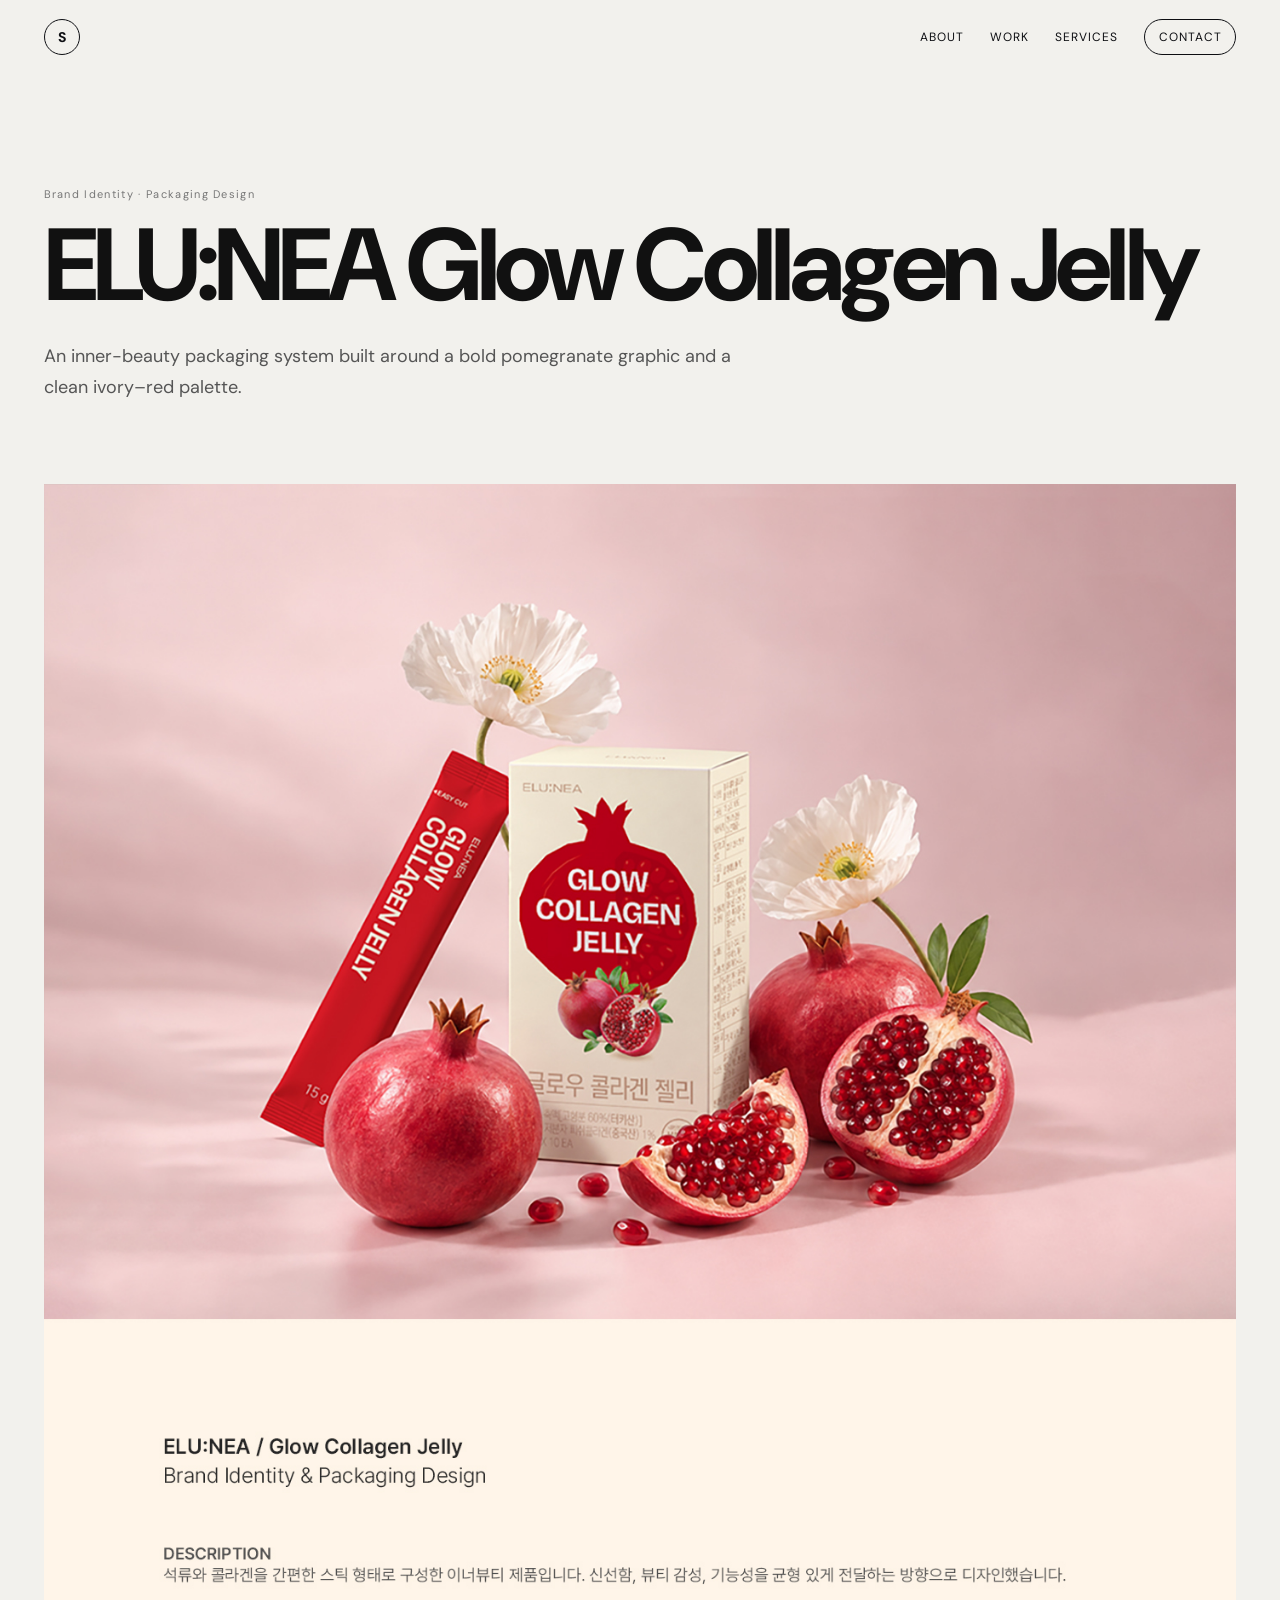
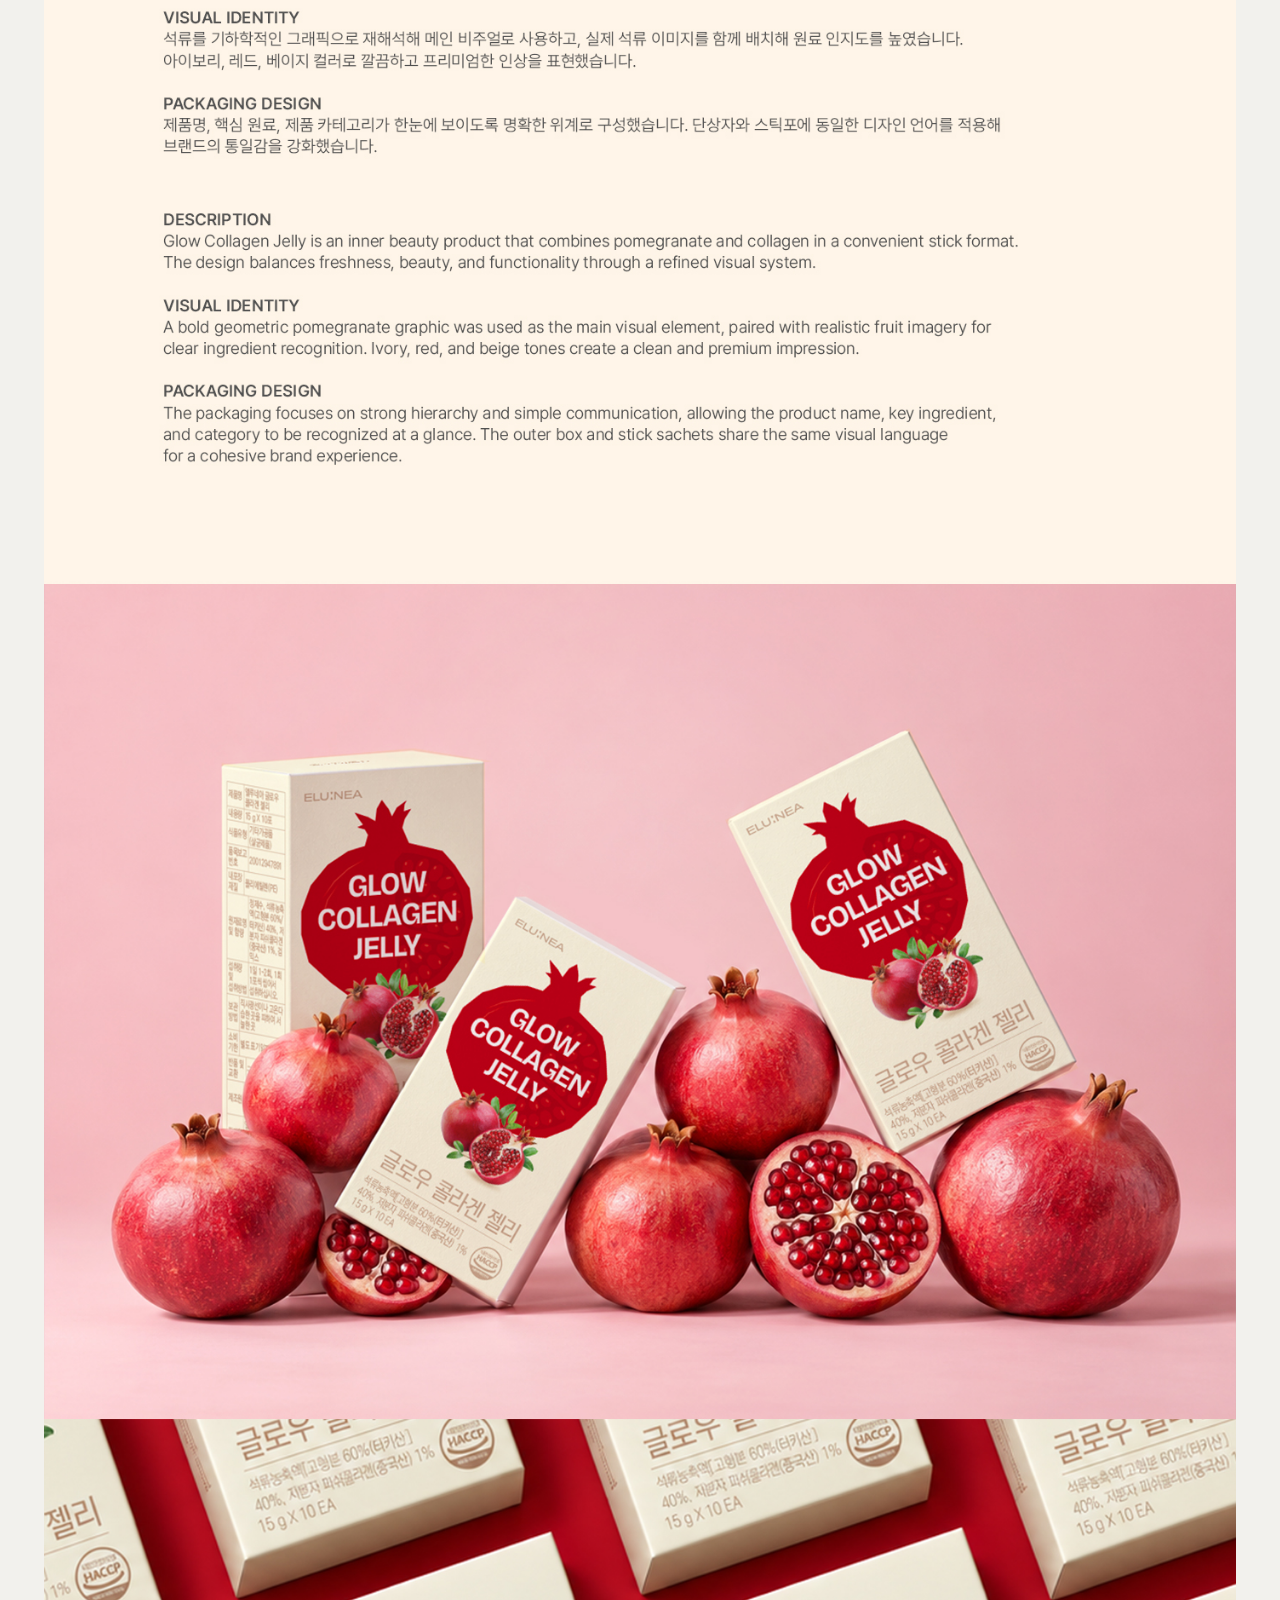
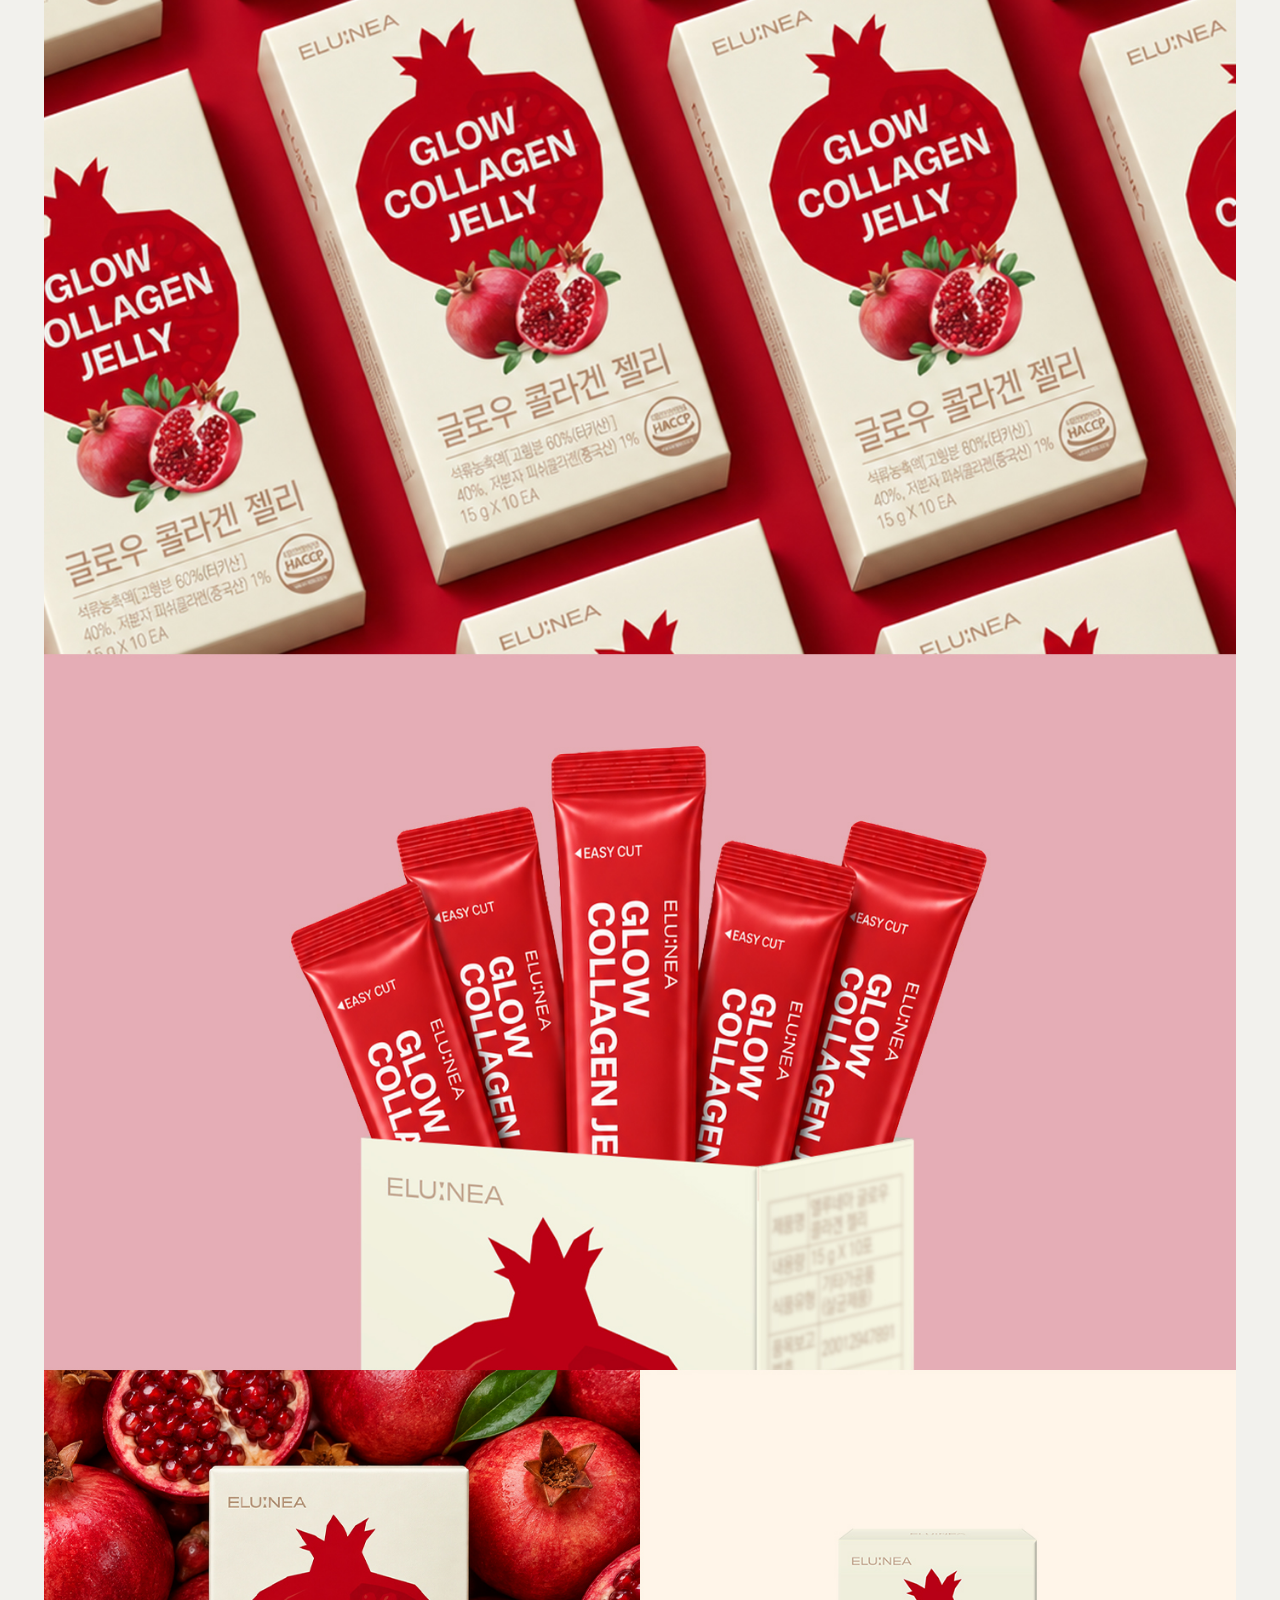
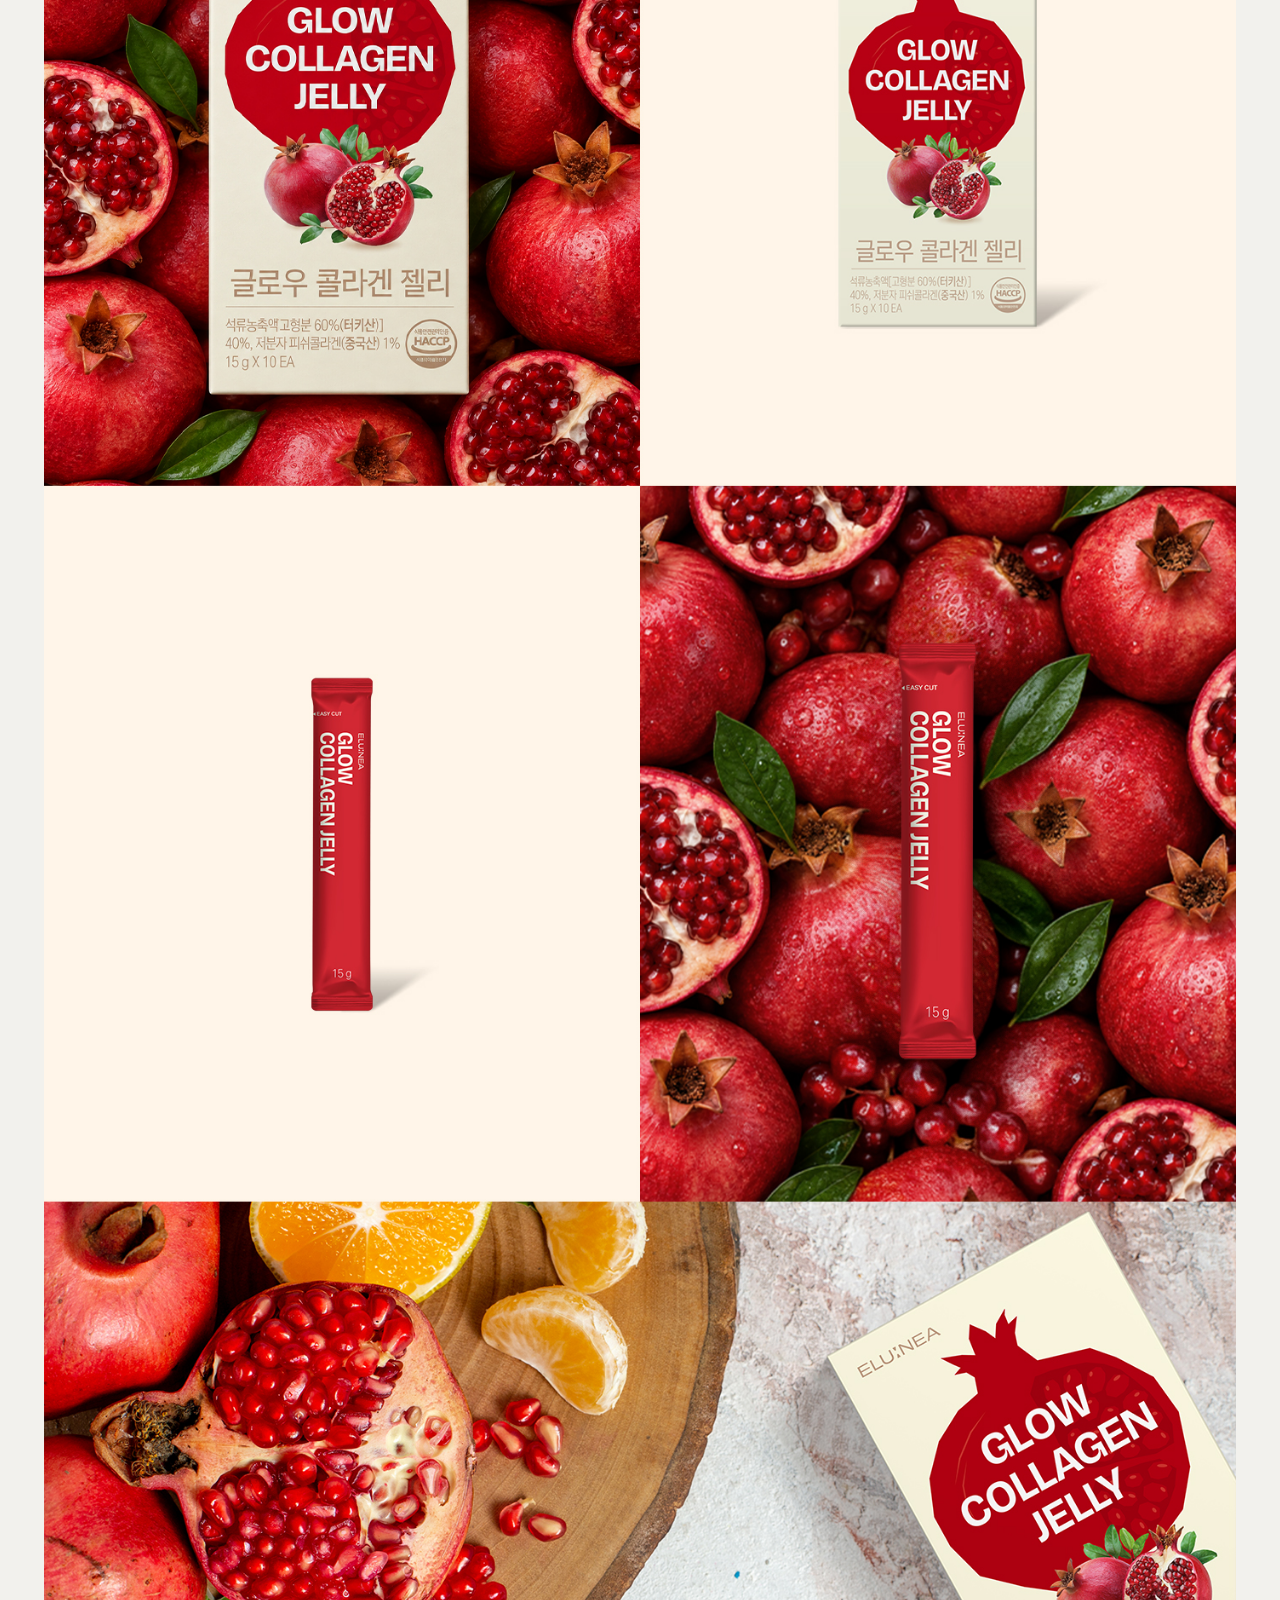
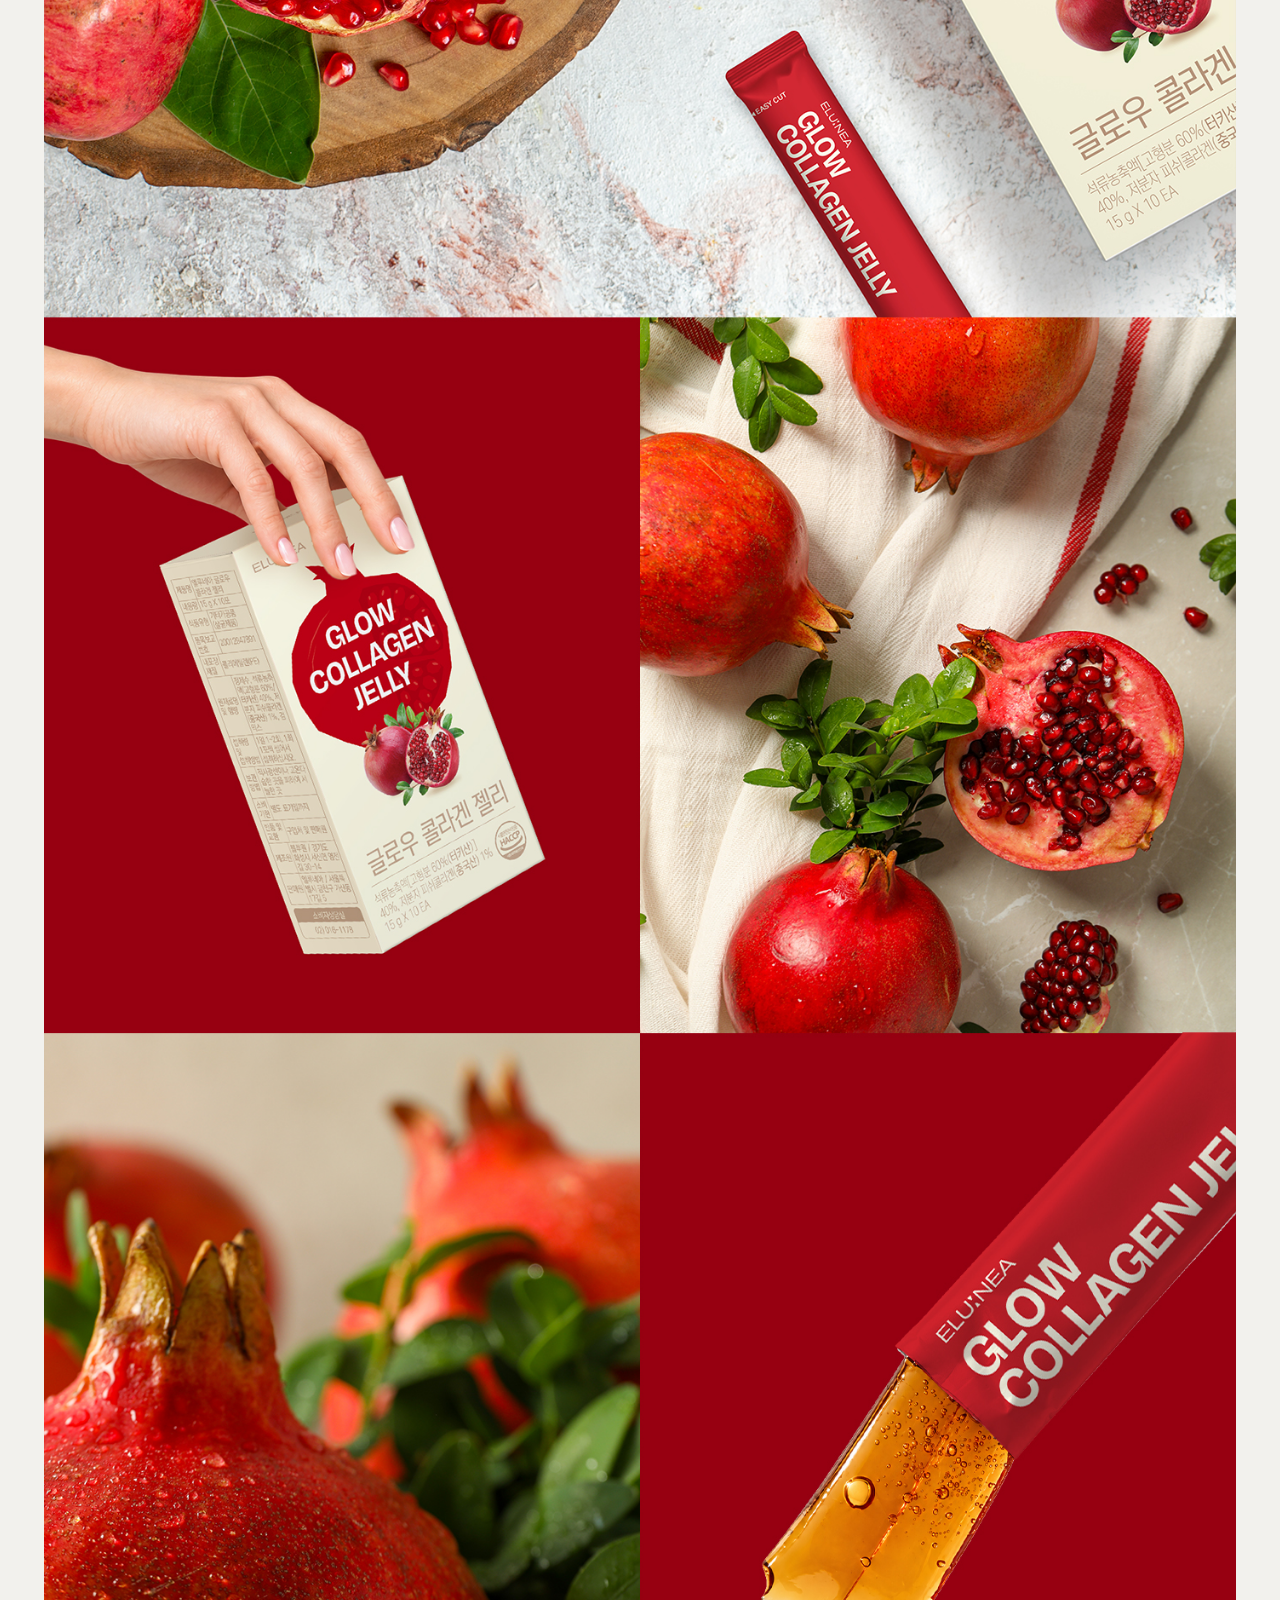
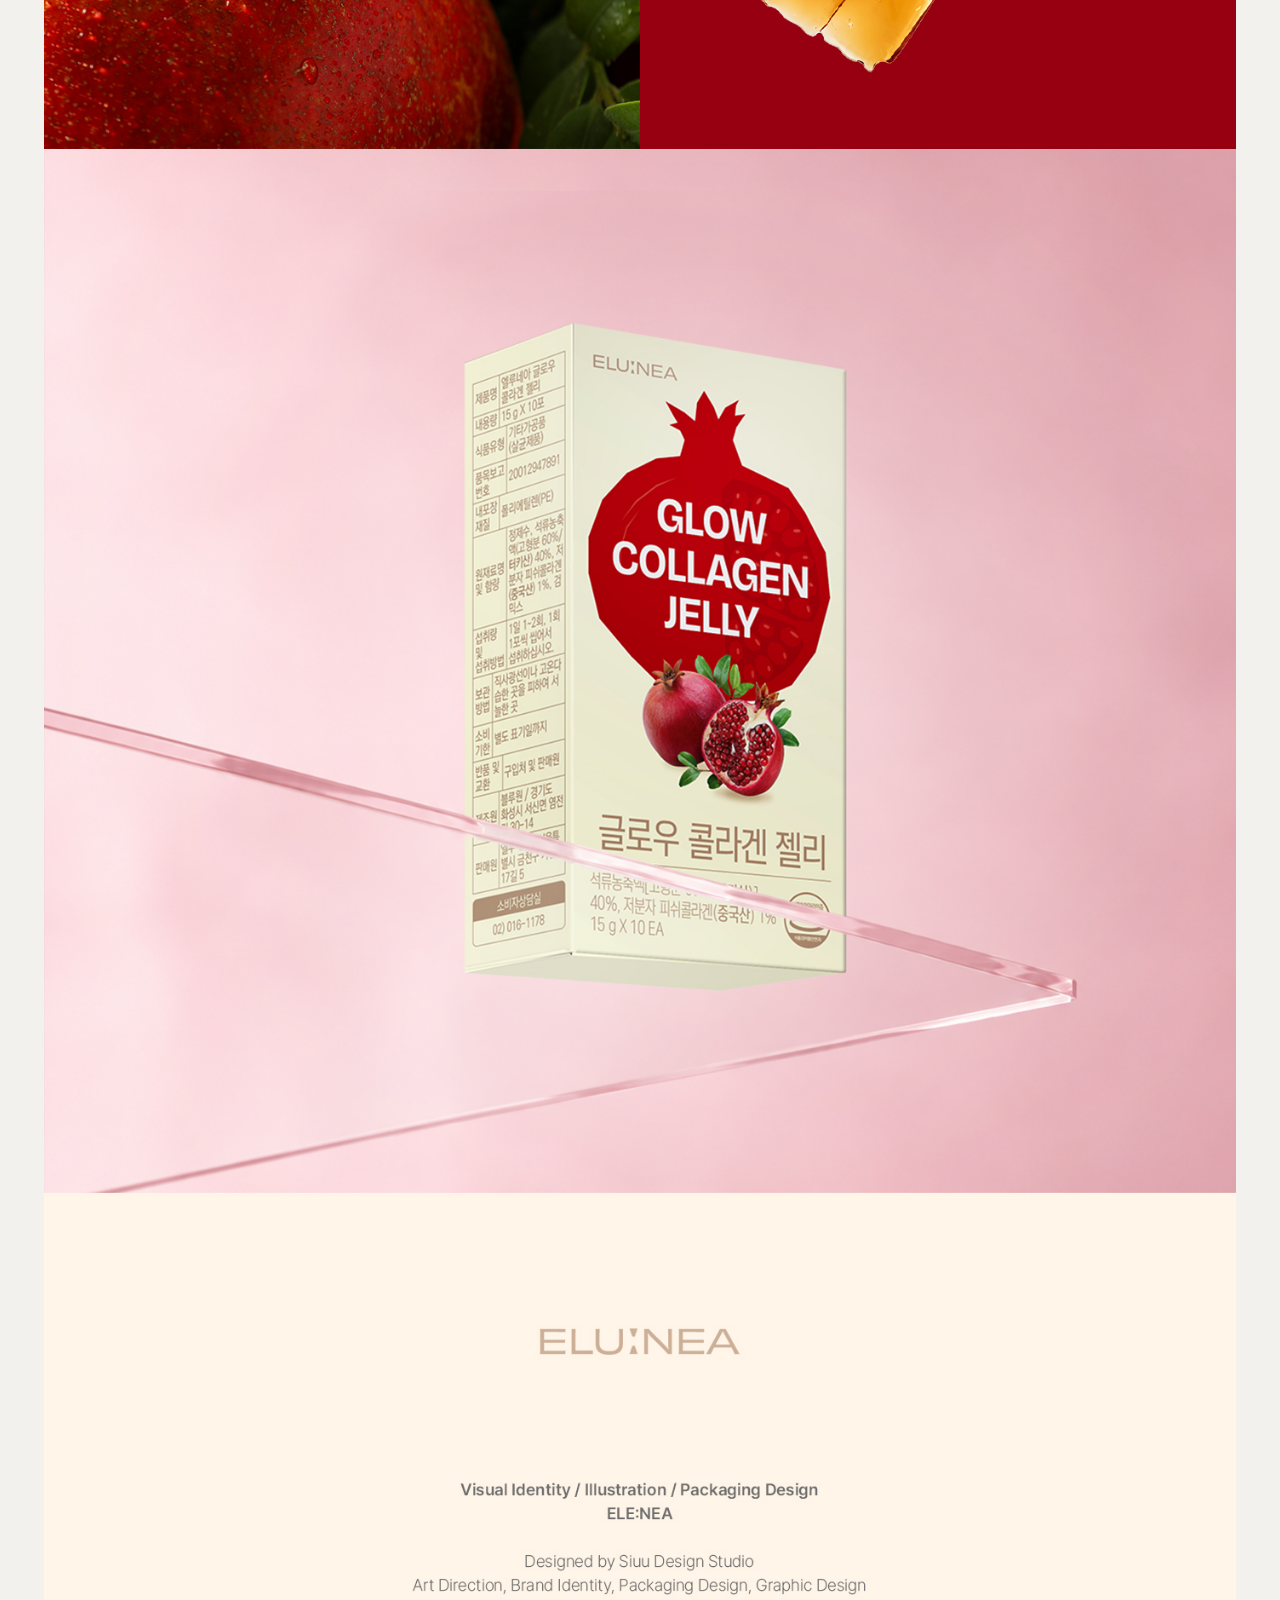
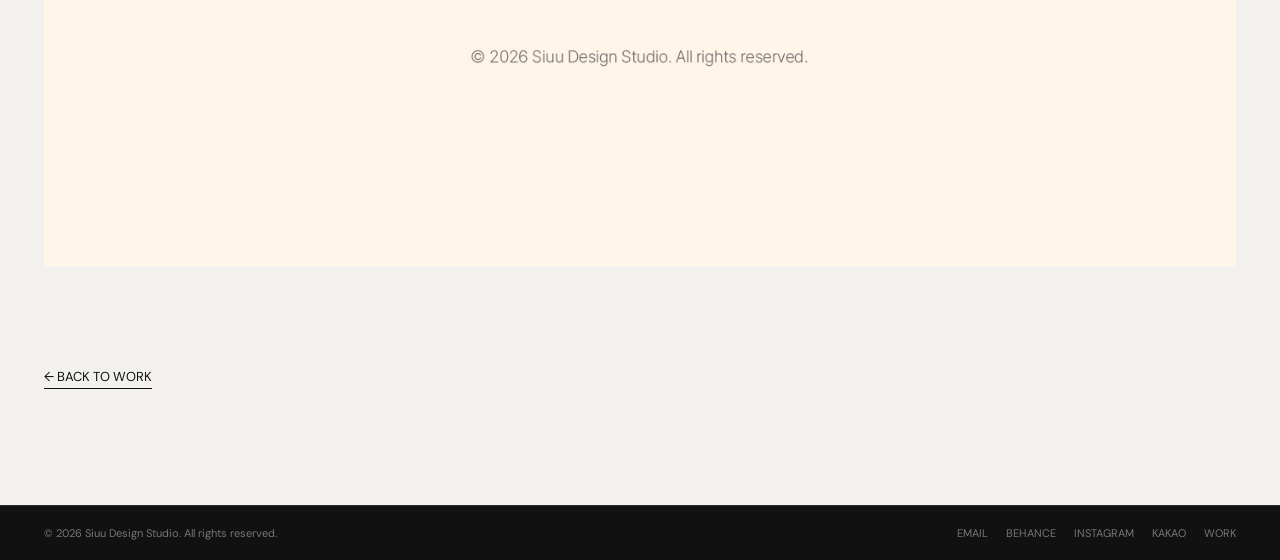
==== project-glow.html @ 7bdbab8a "initial portfolio" ====
<!doctype html><html lang="ko"><head>
<meta charset="utf-8"><meta name="viewport" content="width=device-width,initial-scale=1">
<title>ELU:NEA Glow Collagen Jelly — Siuu Design Studio</title>
<link rel="preconnect" href="https://fonts.googleapis.com"><link rel="preconnect" href="https://fonts.gstatic.com" crossorigin>
<link href="https://fonts.googleapis.com/css2?family=DM+Sans:wght@400;500;600;700&family=Noto+Sans+KR:wght@400;500;600;700&family=Playfair+Display:ital,wght@1,500&display=swap" rel="stylesheet">
<link rel="stylesheet" href="styles.css">
<style>
.case-page{padding:110px 3.4vw 9vw}
.case-head{padding:6vw 0 5vw}
.case-head .cat{font-size:11px;letter-spacing:.12em;color:#777}
.case-head h1{font-size:clamp(58px,8vw,125px);line-height:.9;letter-spacing:-.055em;margin:18px 0 30px}
.case-head p{font-size:18px;line-height:1.7;max-width:720px;color:#555}
.case-image{margin-bottom:4vw;background:#eee}
.case-image img{height:auto}
.back{display:inline-block;margin-top:4vw;border-bottom:1px solid #111;padding-bottom:3px;font-size:13px}
@media(max-width:760px){.case-page{padding:90px 5vw 16vw}.case-head{padding:14vw 0 10vw}}
</style></head><body>
<header class="header"><a class="mark" href="index.html">S</a><nav><a href="index.html#about">ABOUT</a><a href="index.html#work">WORK</a><a href="index.html#services">SERVICES</a><a class="contact-pill" href="index.html#contact">CONTACT</a></nav></header>
<main class="case-page">
  <section class="case-head">
    <div class="cat">Brand Identity · Packaging Design</div>
    <h1>ELU:NEA Glow Collagen Jelly</h1>
    <p>An inner-beauty packaging system built around a bold pomegranate graphic and a clean ivory–red palette.</p>
  </section>

  <div class="case-image">
    <img src="assets/ELUNEA_glow.jpg" alt="ELU:NEA Glow Collagen Jelly">
  </div>

  <a class="back" href="index.html#work">← BACK TO WORK</a>
</main>

<footer>
  <span>© 2026 Siuu Design Studio. All rights reserved.</span>
  <div class="footer-links">
    <a href="mailto:siuu_design@naver.com">EMAIL</a>
    <a href="https://www.behance.net/Siuu_design" target="_blank" rel="noopener">BEHANCE</a>
    <a href="https://www.instagram.com/siuu_design/" target="_blank" rel="noopener">INSTAGRAM</a>
    <a href="http://pf.kakao.com/_dCxoeb" target="_blank" rel="noopener">KAKAO</a>
    <a href="work.html">WORK</a>
  </div>
</footer>
</body></html>
---- styles.css ----
:root{
  --bg:#f2f1ed;
  --ink:#111;
  --muted:#77736c;
  --line:#cfcac1;
  --white:#fff;
}
*{box-sizing:border-box}
html{scroll-behavior:smooth}
body{
  margin:0;background:var(--bg);color:var(--ink);
  font-family:"DM Sans","Noto Sans KR",sans-serif;
}
a{color:inherit;text-decoration:none}
img{display:block;width:100%;height:100%;object-fit:cover}
.header{
  position:fixed;top:0;left:0;right:0;z-index:30;
  height:74px;padding:0 3.4vw;display:flex;align-items:center;justify-content:space-between;
  mix-blend-mode:difference;color:#fff;
}
.mark{
  width:36px;height:36px;border:1px solid currentColor;border-radius:50%;
  display:grid;place-items:center;font-weight:700;font-size:14px
}
.header nav{display:flex;align-items:center;gap:26px;font-size:12px;letter-spacing:.08em}
.contact-pill{border:1px solid currentColor;border-radius:999px;padding:9px 14px}
.hero{
  min-height:100vh;padding:95px 3.4vw 3.4vw;
  display:flex;flex-direction:column;justify-content:space-between;
  background:#111;color:white
}
.hero-top,.hero-bottom{display:flex;justify-content:space-between;align-items:flex-end;gap:30px;font-size:12px;letter-spacing:.08em}
.hero h1{
  margin:auto 0;font-size:clamp(72px,10vw,165px);
  line-height:.84;letter-spacing:-.065em;font-weight:500;
}
.hero h1 em{font-family:"Playfair Display",serif;font-weight:500}
.hero-bottom p{font-size:16px;letter-spacing:0;max-width:520px}
.hero-bottom a{border-bottom:1px solid white;padding-bottom:4px}
.section-pad{padding:9vw 3.4vw}
.section-index{font-size:11px;letter-spacing:.12em;color:var(--muted);margin-bottom:5vw}
.about-grid{display:grid;grid-template-columns:1.05fr .95fr;gap:8vw}
.about-grid h2{
  font-size:clamp(48px,6.6vw,102px);line-height:.92;letter-spacing:-.055em;margin:0
}
.about-copy{padding-top:6px}
.about-copy p{font-size:18px;line-height:1.7;margin:0 0 24px}
.about-copy .en{font-size:22px;line-height:1.55}
.facts{display:grid;grid-template-columns:1fr 1fr;gap:16px;margin-top:50px;border-top:1px solid var(--line)}
.facts div{padding-top:14px}
.facts strong{display:block;font-size:24px;margin-bottom:5px}
.facts span{font-size:12px;color:var(--muted)}
.work-section{background:#fff}
.work-head h2{
  margin:0;font-size:clamp(60px,8.5vw,132px);line-height:.88;letter-spacing:-.06em;font-weight:500
}
.work-head>p{font-size:16px;color:var(--muted);margin:20px 0 42px}
.filters{display:flex;gap:22px;flex-wrap:wrap;border-top:1px solid #ddd;padding-top:18px}
.filters button{
  border:0;background:none;padding:0;color:#999;font:600 12px "DM Sans";
  letter-spacing:.09em;cursor:pointer
}
.filters button.active,.filters button:hover{color:#111}
.projects{
  display:grid;grid-template-columns:repeat(2,minmax(0,1fr));
  gap:4.8vw 1.8vw;padding:0 3.4vw 9vw
}
.project.large{grid-column:span 2}
.project-image{overflow:hidden;background:#e9e7e1;aspect-ratio:4/5}
.project-image.landscape,.large .project-image{aspect-ratio:16/8.4}
.project-image.square{aspect-ratio:1/1}
.project-image.top img{object-position:center top}
.project img{transition:transform .7s cubic-bezier(.2,.7,.2,1)}
.project:hover img{transform:scale(1.018)}
.project-caption{
  display:flex;justify-content:space-between;gap:20px;
  border-top:1px solid #ccc;padding-top:12px;margin-top:10px
}
.project-caption h3{margin:0 0 4px;font-size:17px}
.project-caption p,.project-caption span{margin:0;color:#8a857f;font-size:12px}
.placeholder-box{display:flex;align-items:center;justify-content:center;color:#aaa;font-size:20px;letter-spacing:.05em;text-align:center}
.services-title{display:grid;grid-template-columns:1fr 1fr;gap:6vw;margin-bottom:6vw}
.services-title h2{
  font-size:clamp(54px,7vw,105px);line-height:.9;letter-spacing:-.055em;margin:0
}
.services-title p{align-self:end;font-size:17px;color:var(--muted)}
.service-list{border-top:1px solid var(--line)}
.service-list div{
  display:grid;grid-template-columns:60px 1fr 1fr;align-items:center;
  gap:30px;padding:26px 0;border-bottom:1px solid var(--line)
}
.service-list span{font-size:11px;color:var(--muted)}
.service-list strong{font-size:30px;letter-spacing:-.03em}
.service-list p{margin:0;color:var(--muted);font-size:14px}
.process{background:#dedbd4}
.process-grid{display:grid;grid-template-columns:1fr 1fr;gap:8vw}
.process h2{font-size:clamp(48px,6.3vw,96px);line-height:.95;letter-spacing:-.05em;margin:0}
.steps{border-top:1px solid #aaa}
.steps div{display:grid;grid-template-columns:50px 120px 1fr;gap:20px;padding:18px 0;border-bottom:1px solid #aaa}
.steps span{font-size:11px;color:#777}.steps h3{margin:0;font-size:16px}.steps p{margin:0;color:#666;font-size:13px}
.contact{background:#111;color:white;padding:10vw 3.4vw 7vw}
.contact-small{font-size:11px;letter-spacing:.12em;color:#888;margin-bottom:6vw}
.contact h2{font-size:clamp(72px,11vw,170px);line-height:.82;letter-spacing:-.065em;margin:0 0 38px;font-weight:500}
.contact h2 em{font-family:"Playfair Display",serif;font-weight:500}
.contact>p{font-size:17px;color:#aaa}
.contact-links{display:flex;gap:26px;margin-top:46px}
.contact-links a{font-size:13px;border-bottom:1px solid #777;padding-bottom:4px}
footer{
  background:#111;color:#777;border-top:1px solid #2d2d2d;
  display:flex;justify-content:space-between;padding:20px 3.4vw;font-size:11px
}
@media(max-width:760px){
  .header{padding:0 5vw;height:64px}.header nav{gap:14px}.header nav a:nth-child(1),.header nav a:nth-child(3){display:none}
  .hero{padding:84px 5vw 6vw}.hero-top span:last-child{display:none}.hero-bottom{align-items:flex-start;flex-direction:column}
  .section-pad{padding:18vw 5vw}.about-grid,.services-title,.process-grid{grid-template-columns:1fr;gap:8vw}
  .facts{grid-template-columns:1fr 1fr}
  .projects{grid-template-columns:1fr;padding:0 5vw 18vw;gap:13vw}.project.large{grid-column:auto}.project-image.landscape,.large .project-image{aspect-ratio:4/5}
  .filters{gap:15px}
  .service-list div{grid-template-columns:40px 1fr;gap:10px}.service-list p{grid-column:2}
  .steps div{grid-template-columns:35px 80px 1fr}
  .contact{padding:20vw 5vw 14vw}.contact-links{flex-wrap:wrap}
  footer{padding:18px 5vw;gap:18px;flex-direction:column}
}


/* ===== Compact 4-column portfolio grid ===== */
.projects{
  display:grid;
  grid-template-columns:repeat(4,minmax(0,1fr));
  gap:1.2vw;
  padding:0 0 8vw;
  margin:0 0;
}
.work-section .projects{
  padding-left:0;
  padding-right:0;
}
.project,
.project.large{
  grid-column:auto !important;
}
.project-image,
.project-image.landscape,
.project-image.square,
.large .project-image{
  aspect-ratio:1 / 1.12;
  min-height:0;
}
.project-caption{
  border-top:0;
  margin-top:8px;
  padding-top:0;
}
.project-caption h3{
  font-size:14px;
  line-height:1.3;
  margin-bottom:3px;
}
.project-caption p,
.project-caption span{
  font-size:11px;
}
.work-head.section-pad{
  padding-bottom:2.5vw;
}
.work-section{
  padding-left:3.4vw;
  padding-right:3.4vw;
}
.work-head{
  padding-left:0;
  padding-right:0;
}
.filters{
  display:grid;
  grid-template-columns:repeat(3,1fr);
  gap:0;
  border:1px solid #e0ddd7;
  padding:0;
}
.filters button{
  padding:14px 10px;
  border-right:1px solid #e0ddd7;
  font-weight:500;
  background:#fff;
  color:#222;
}
.filters button:last-child{border-right:0}
.filters button.active,
.filters button:hover{
  background:#111;
  color:#fff;
}
.home-feature .feature-card{
  aspect-ratio:16/7;
}
@media(max-width:1100px){
  .projects{grid-template-columns:repeat(3,minmax(0,1fr))}
}
@media(max-width:760px){
  .work-section{padding-left:5vw;padding-right:5vw}
  .projects{grid-template-columns:repeat(2,minmax(0,1fr));gap:6vw 3vw;padding-bottom:18vw}
  .filters{grid-template-columns:repeat(2,1fr)}
  .project-image,
  .project-image.landscape,
  .project-image.square,
  .large .project-image{aspect-ratio:1 / 1.15}
}

.footer-links{
  display:flex;
  gap:18px;
  flex-wrap:wrap;
}
.footer-links a:hover{color:#fff}
.site-footer.light .footer-links a:hover,
footer:not(.site-footer) .footer-links a:hover{color:#111}
@media(max-width:760px){
  .footer-links{gap:14px}
}




/* Work category: swap English label to Korean on hover */
.filters button::before,
.filters button::after{
  content:none !important;
}
.filter-ko{
  display:none;
  font-family:"Noto Sans KR","DM Sans",sans-serif;
  letter-spacing:0;
}
.filters button:hover .filter-en{
  display:none;
}
.filters button:hover .filter-ko{
  display:inline;
}


/* More spacing between category filters and portfolio thumbnails */
.work-section .filters{
  margin-bottom:42px;
}

/* Keep the same 3-category filter layout on both index and work pages */
.filters{
  grid-template-columns:repeat(3,1fr) !important;
}

@media(max-width:760px){
  .work-section .filters{
    margin-bottom:28px;
  }
}


/* Larger, more visible contact links */
.contact-links{
  display:flex;
  flex-wrap:wrap;
  gap:18px 34px;
  margin-top:54px;
}
.contact-links a{
  font-size:clamp(20px,2.2vw,34px) !important;
  font-weight:600;
  letter-spacing:-0.02em;
  border-bottom:2px solid currentColor !important;
  padding-bottom:5px;
  transition:opacity .2s ease, transform .2s ease;
}
.contact-links a:hover{
  opacity:.58;
  transform:translateY(-2px);
}

@media(max-width:760px){
  .contact-links{
    gap:16px 24px;
    margin-top:40px;
  }
  .contact-links a{
    font-size:22px !important;
  }
}


/* Portfolio thumbnails: 1080 × 1350 ratio (4:5) */
.projects{
  grid-template-columns:repeat(4,minmax(0,1fr)) !important;
}

.project-image,
.project-image.landscape,
.project-image.square,
.large .project-image{
  aspect-ratio:4 / 5 !important;
}

.project-image img{
  width:100%;
  height:100%;
  object-fit:cover;
}

/* Keep responsive behavior */
@media(max-width:1100px){
  .projects{
    grid-template-columns:repeat(3,minmax(0,1fr)) !important;
  }
}

@media(max-width:760px){
  .projects{
    grid-template-columns:repeat(2,minmax(0,1fr)) !important;
  }
}
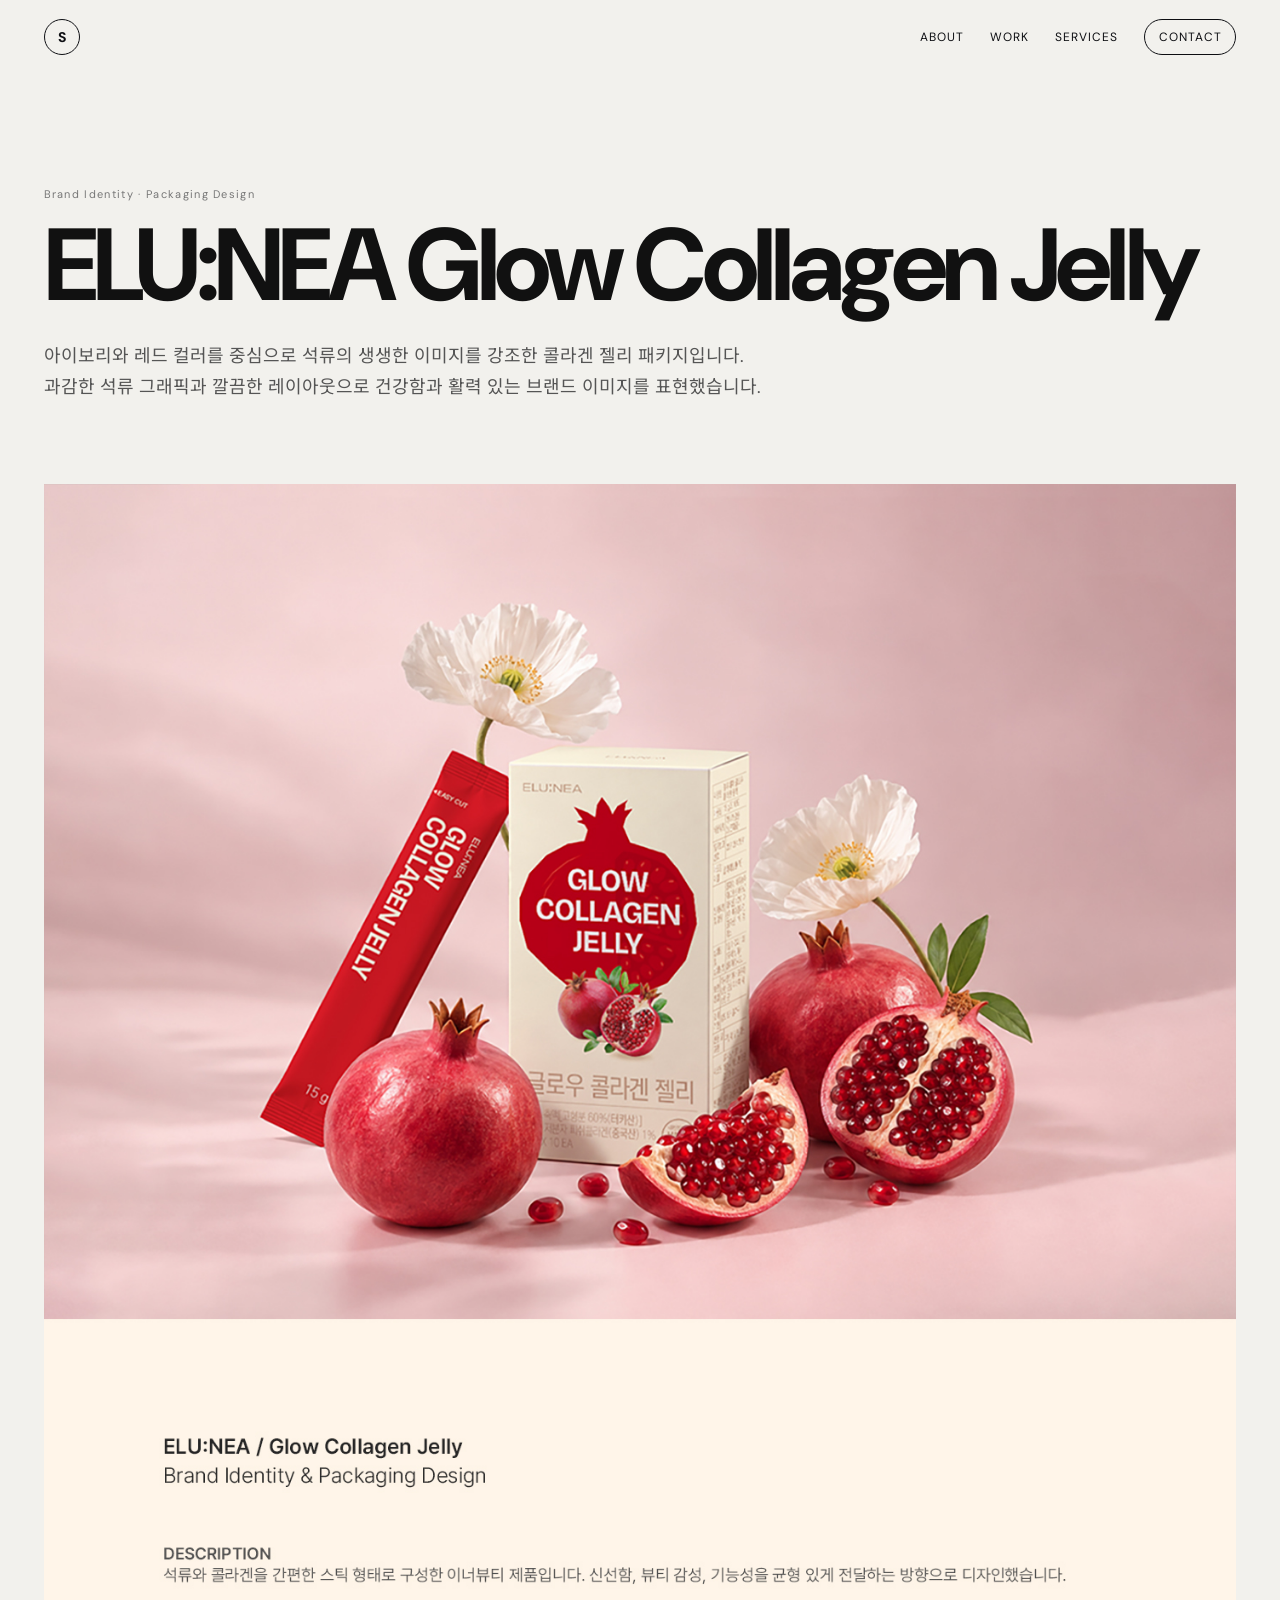
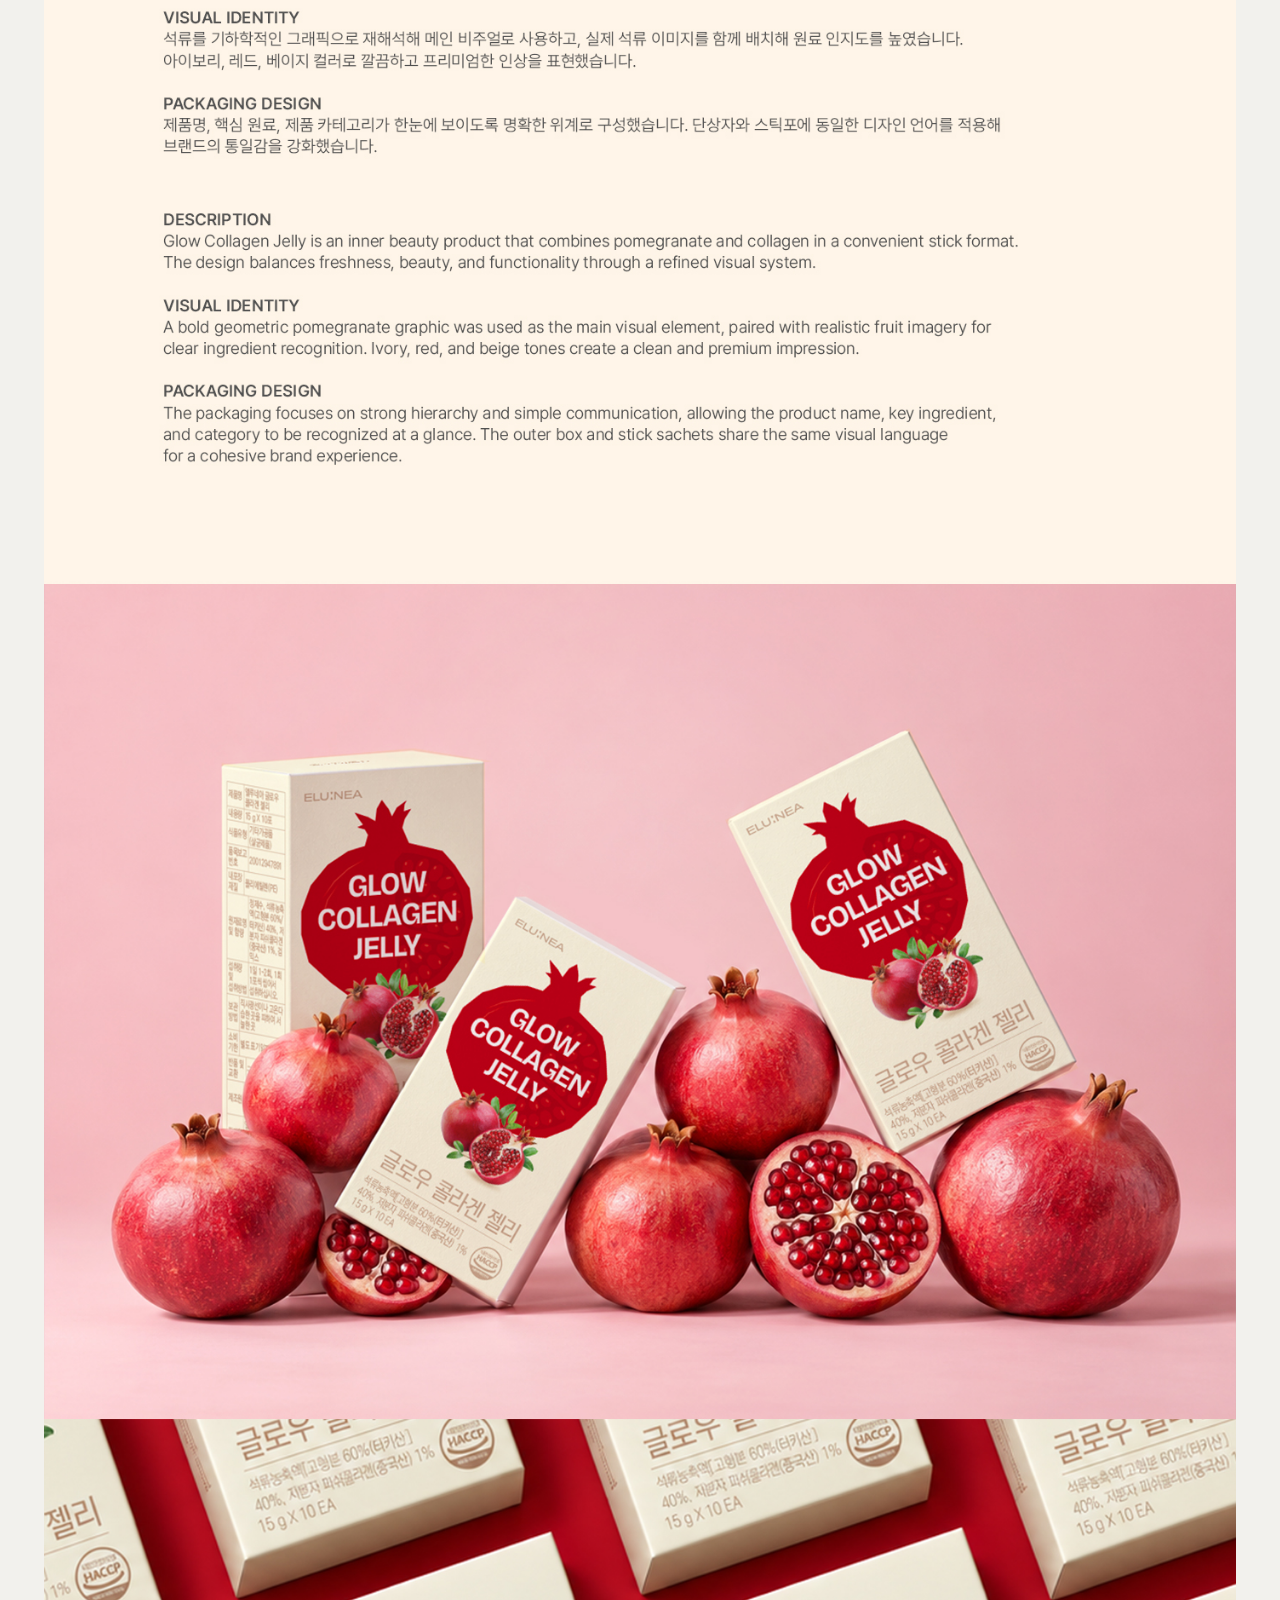
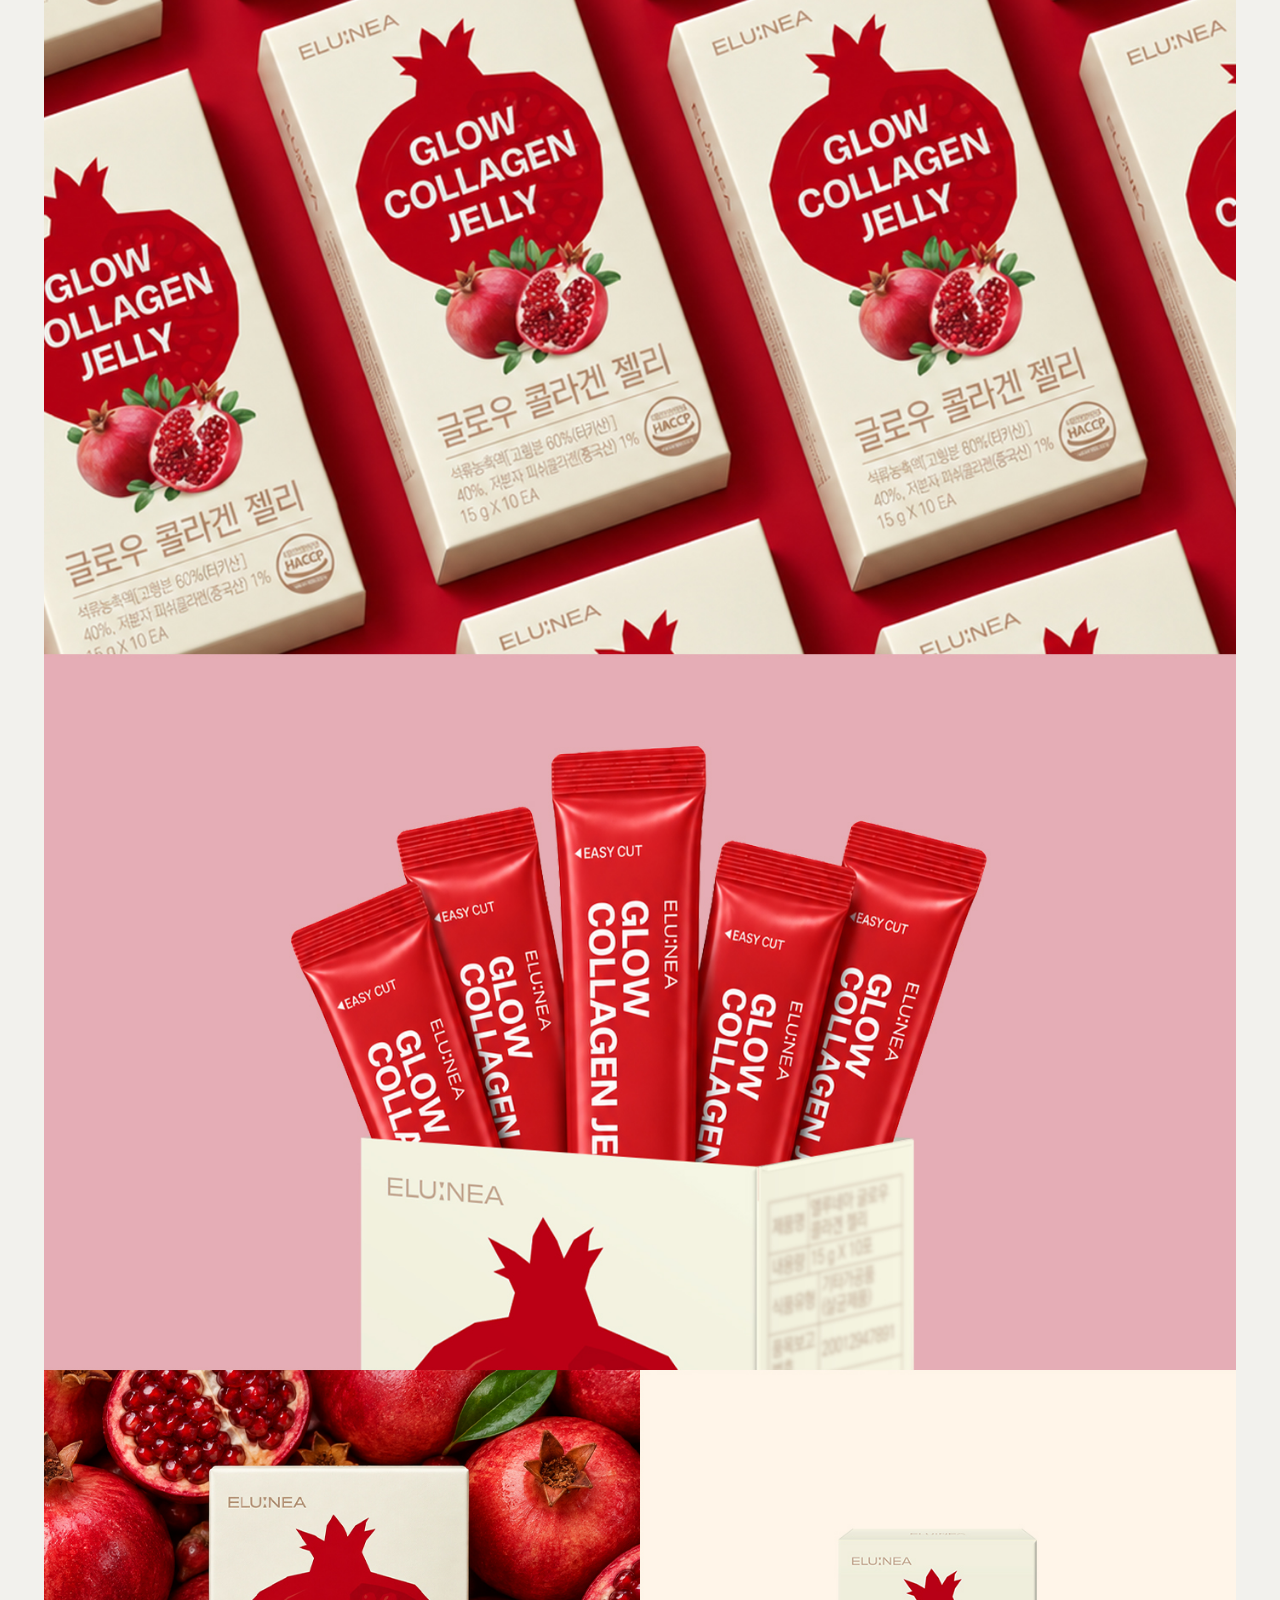
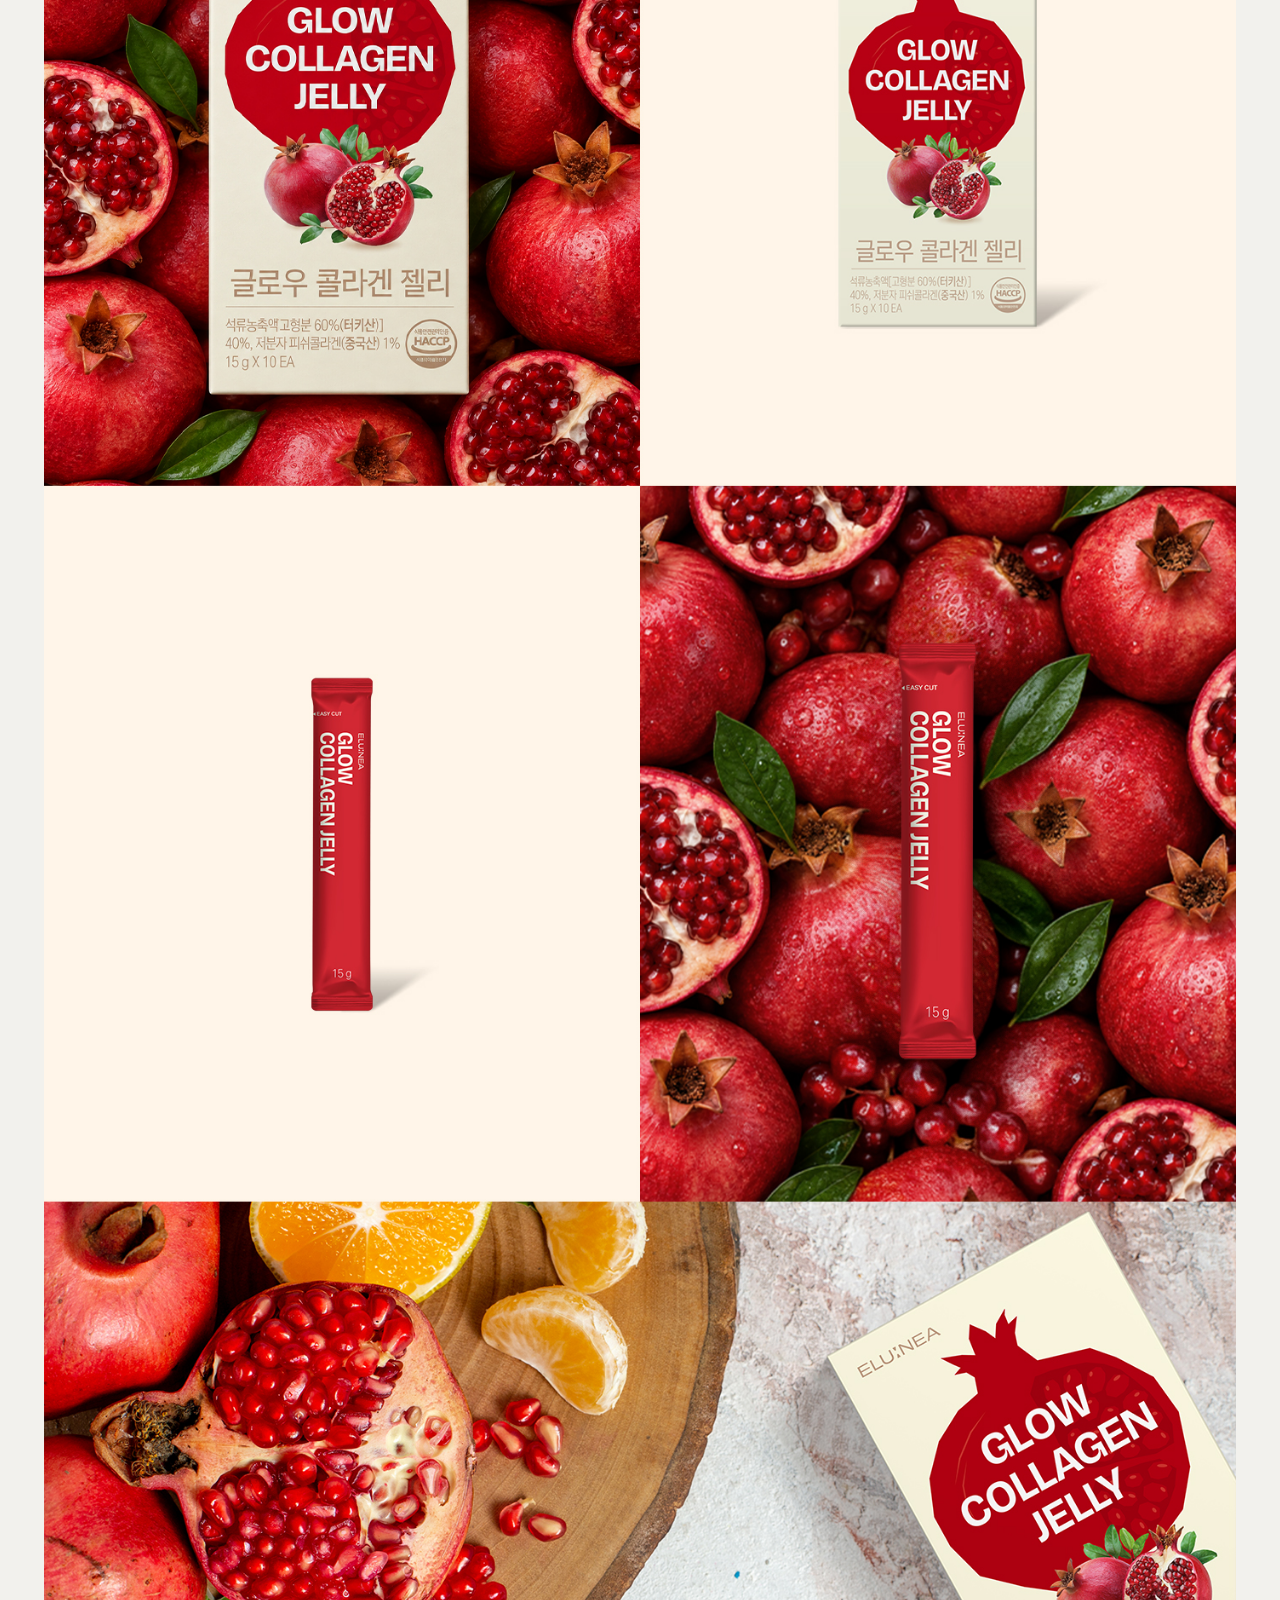
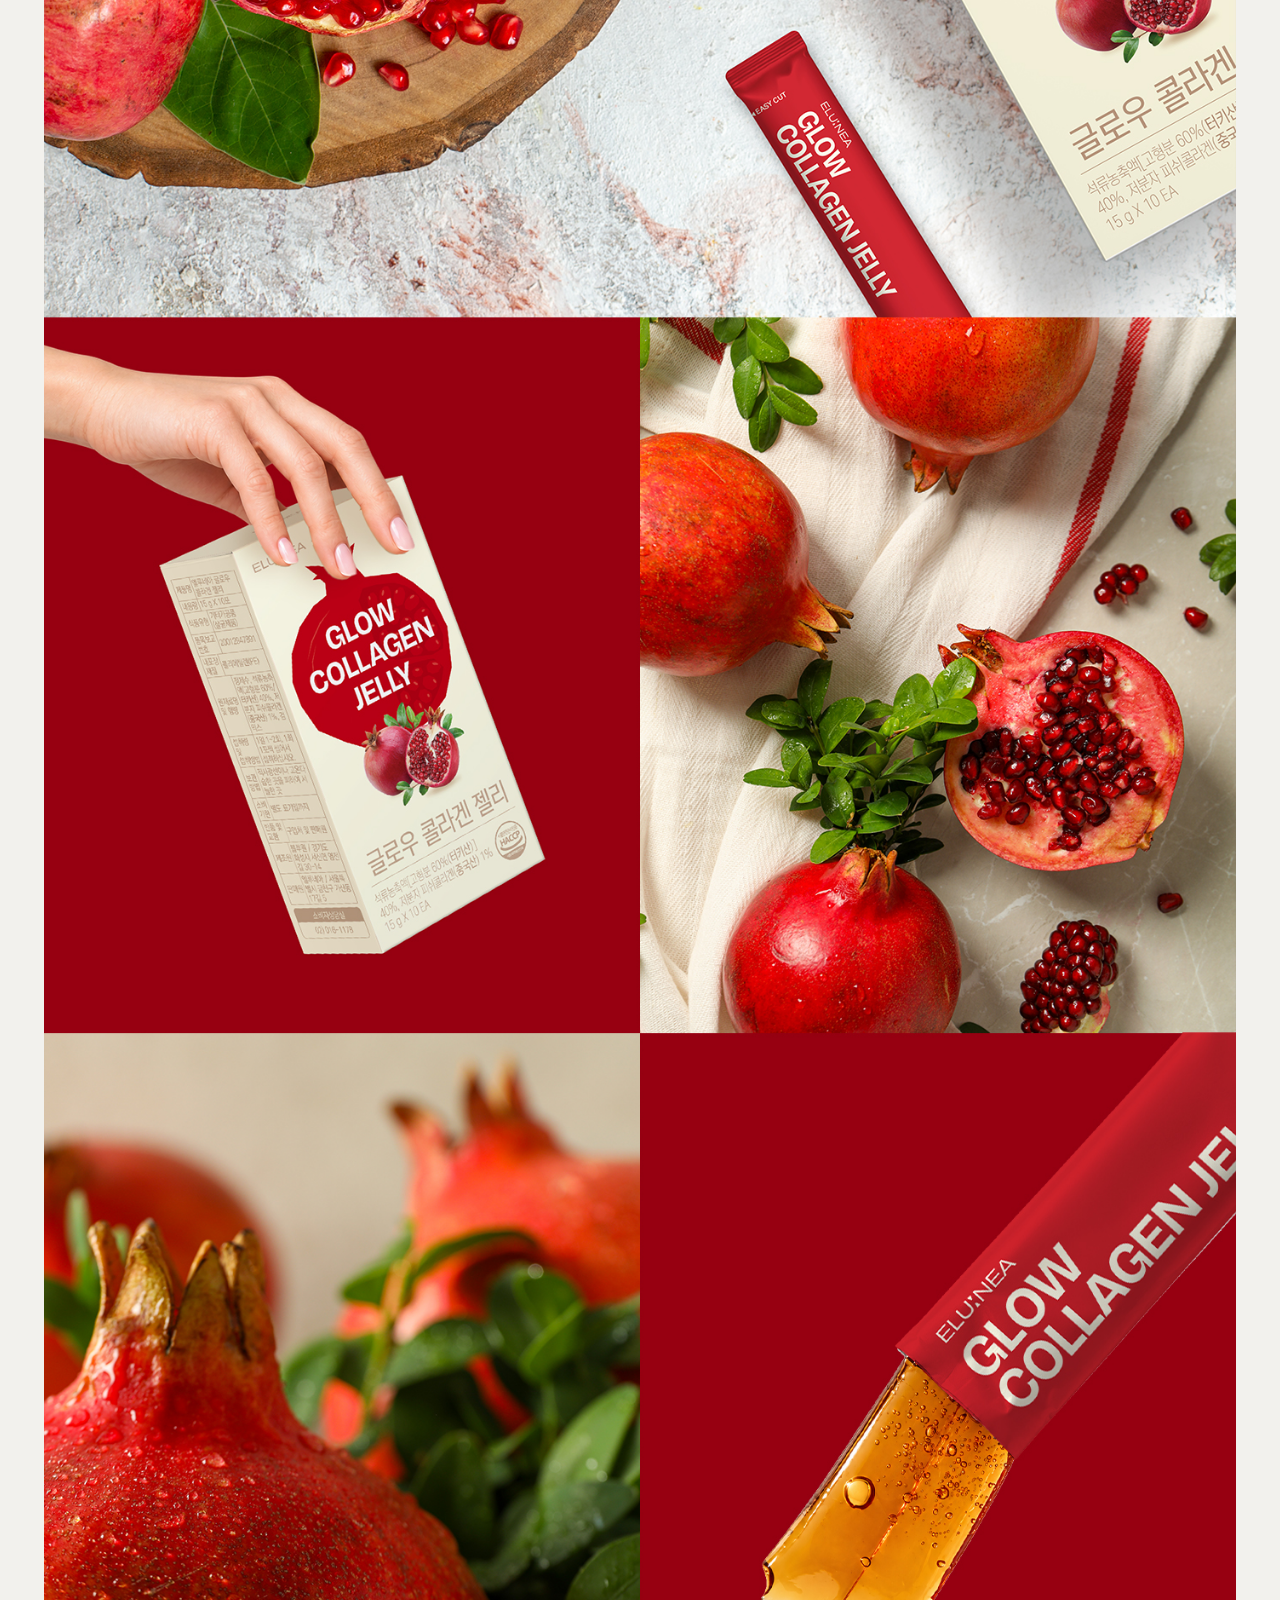
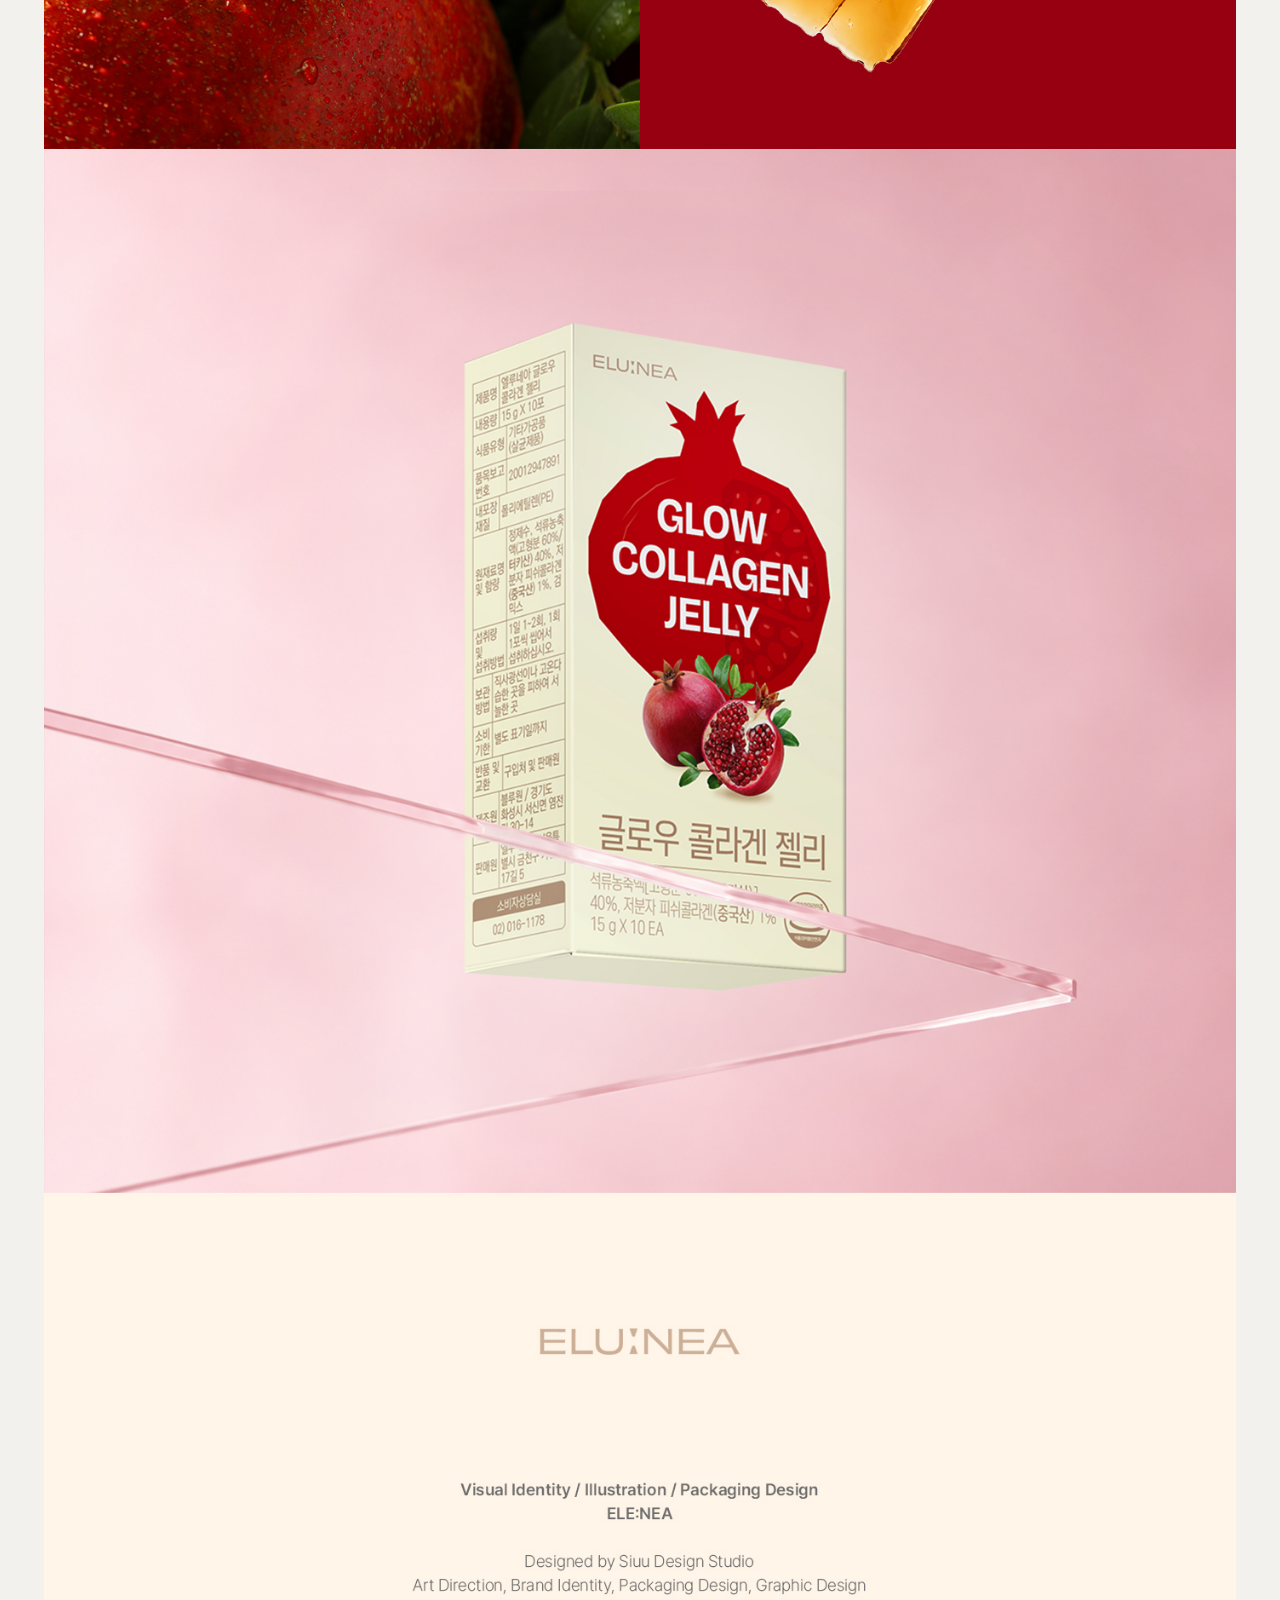
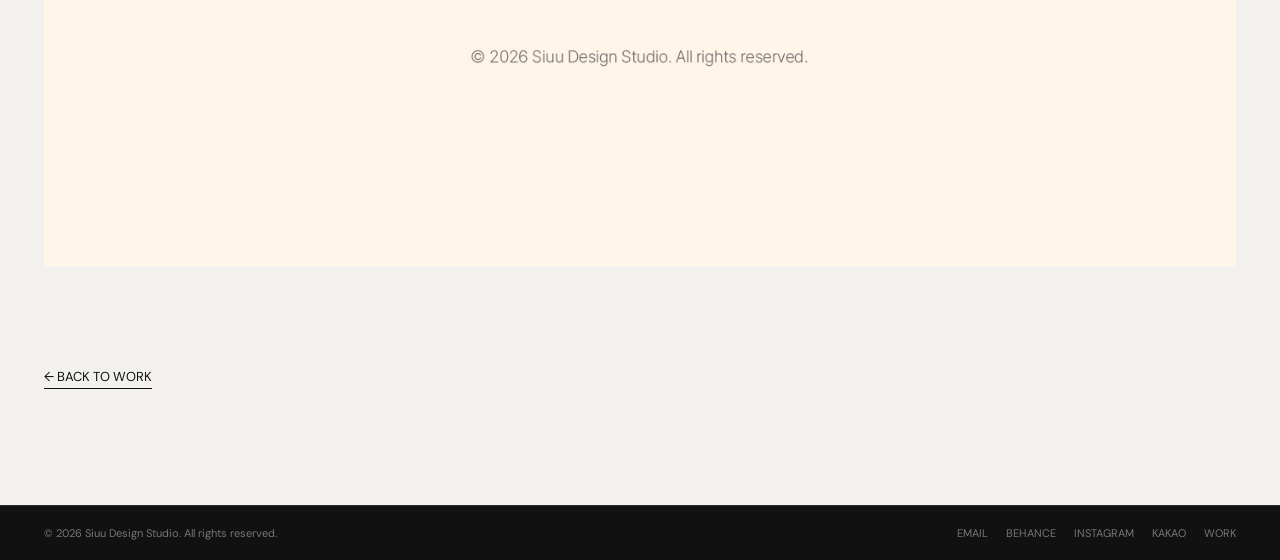
==== commit 4c4c8613: "update portfolio" ====
--- a/project-glow.html
+++ b/project-glow.html
@@ -20,7 +20,7 @@
   <section class="case-head">
     <div class="cat">Brand Identity · Packaging Design</div>
     <h1>ELU:NEA Glow Collagen Jelly</h1>
-    <p>An inner-beauty packaging system built around a bold pomegranate graphic and a clean ivory–red palette.</p>
+    <p>아이보리와 레드 컬러를 중심으로 석류의 생생한 이미지를 강조한 콜라겐 젤리 패키지입니다. 과감한 석류 그래픽과 깔끔한 레이아웃으로 건강함과 활력 있는 브랜드 이미지를 표현했습니다.</p>
   </section>
 
   <div class="case-image">
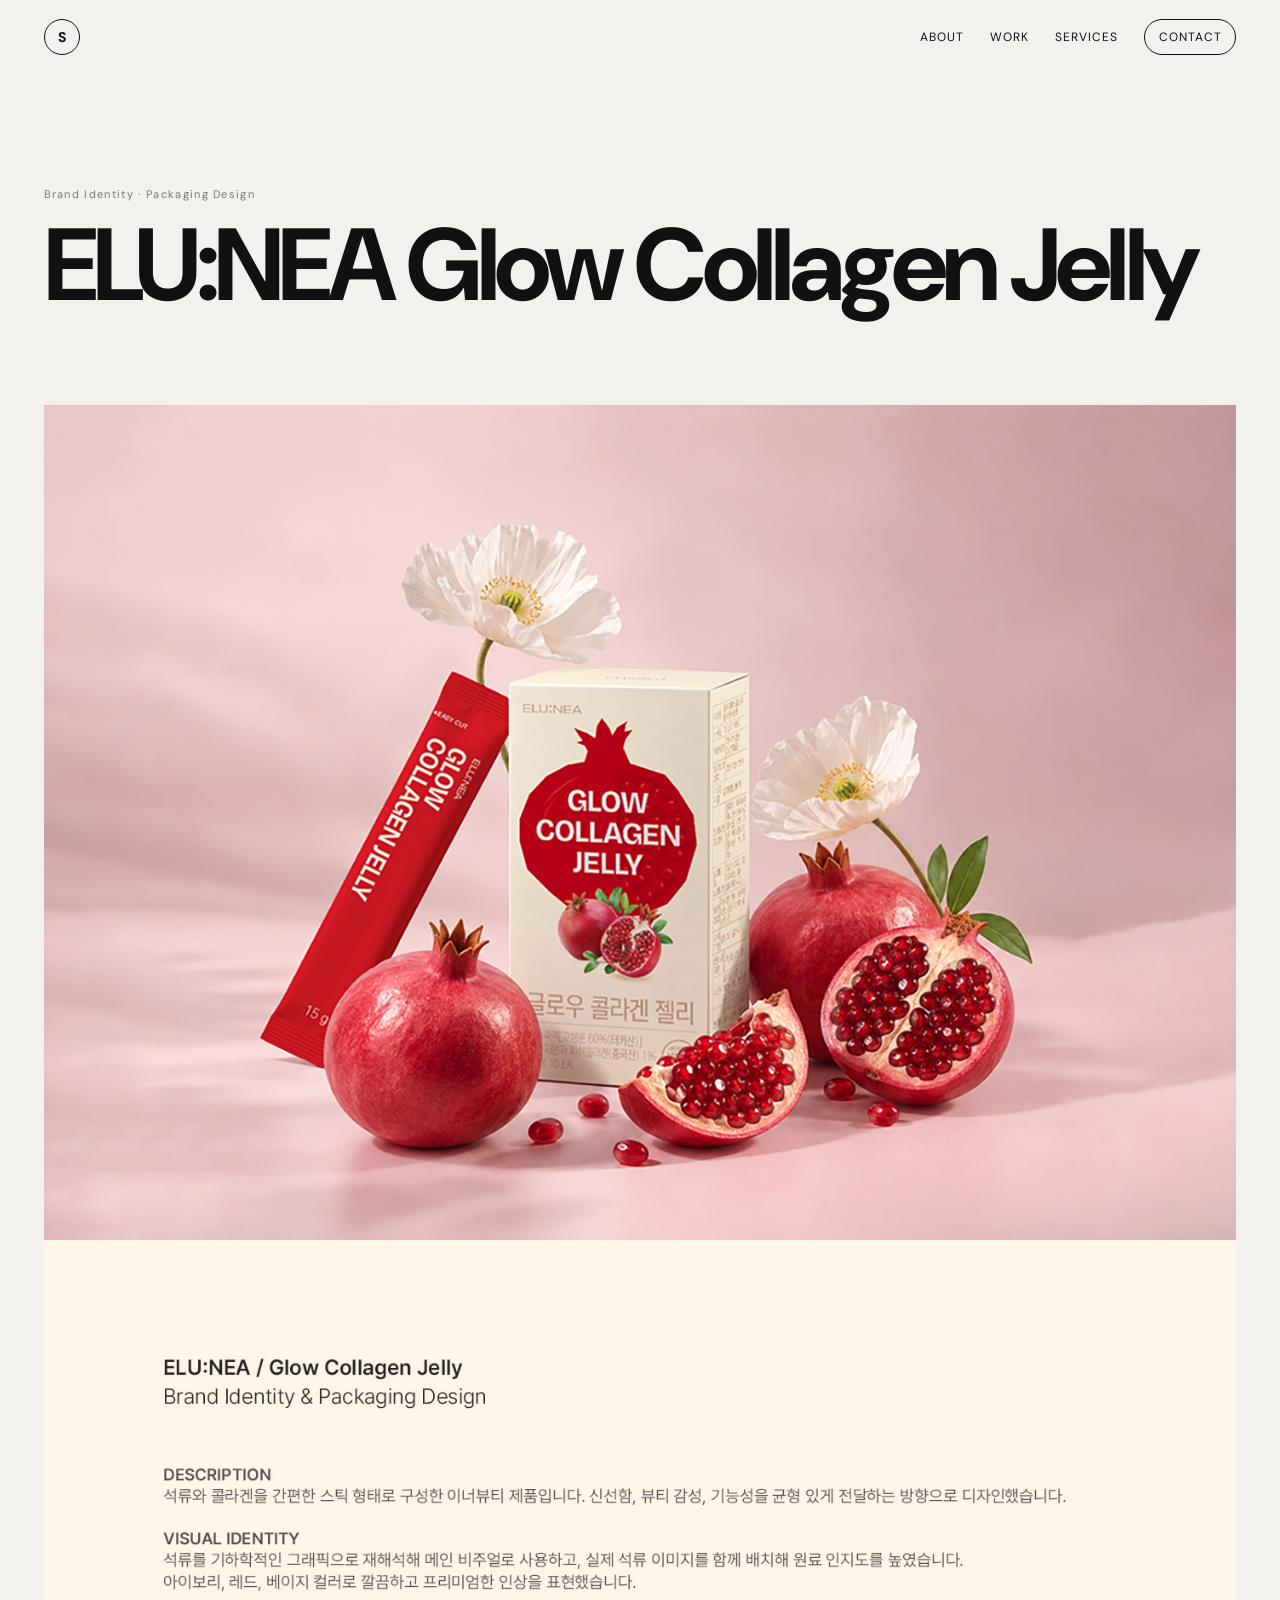
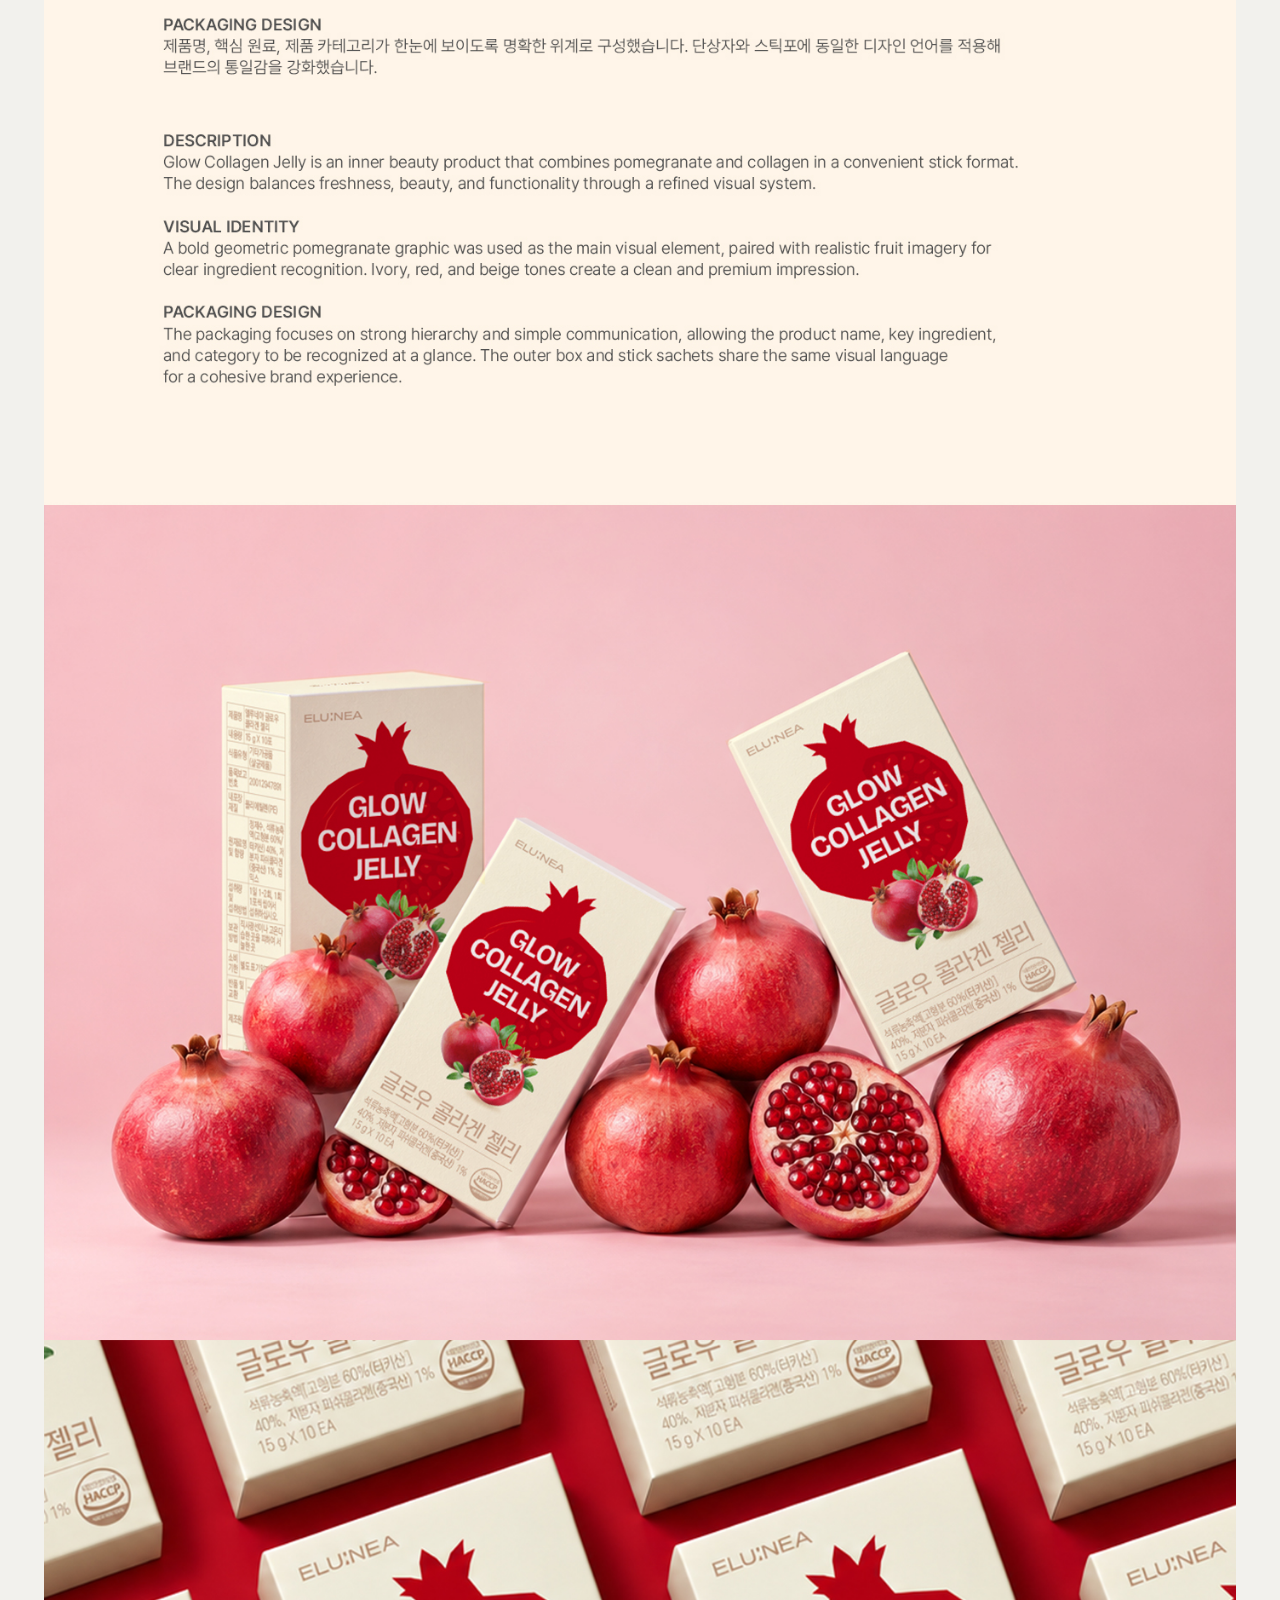
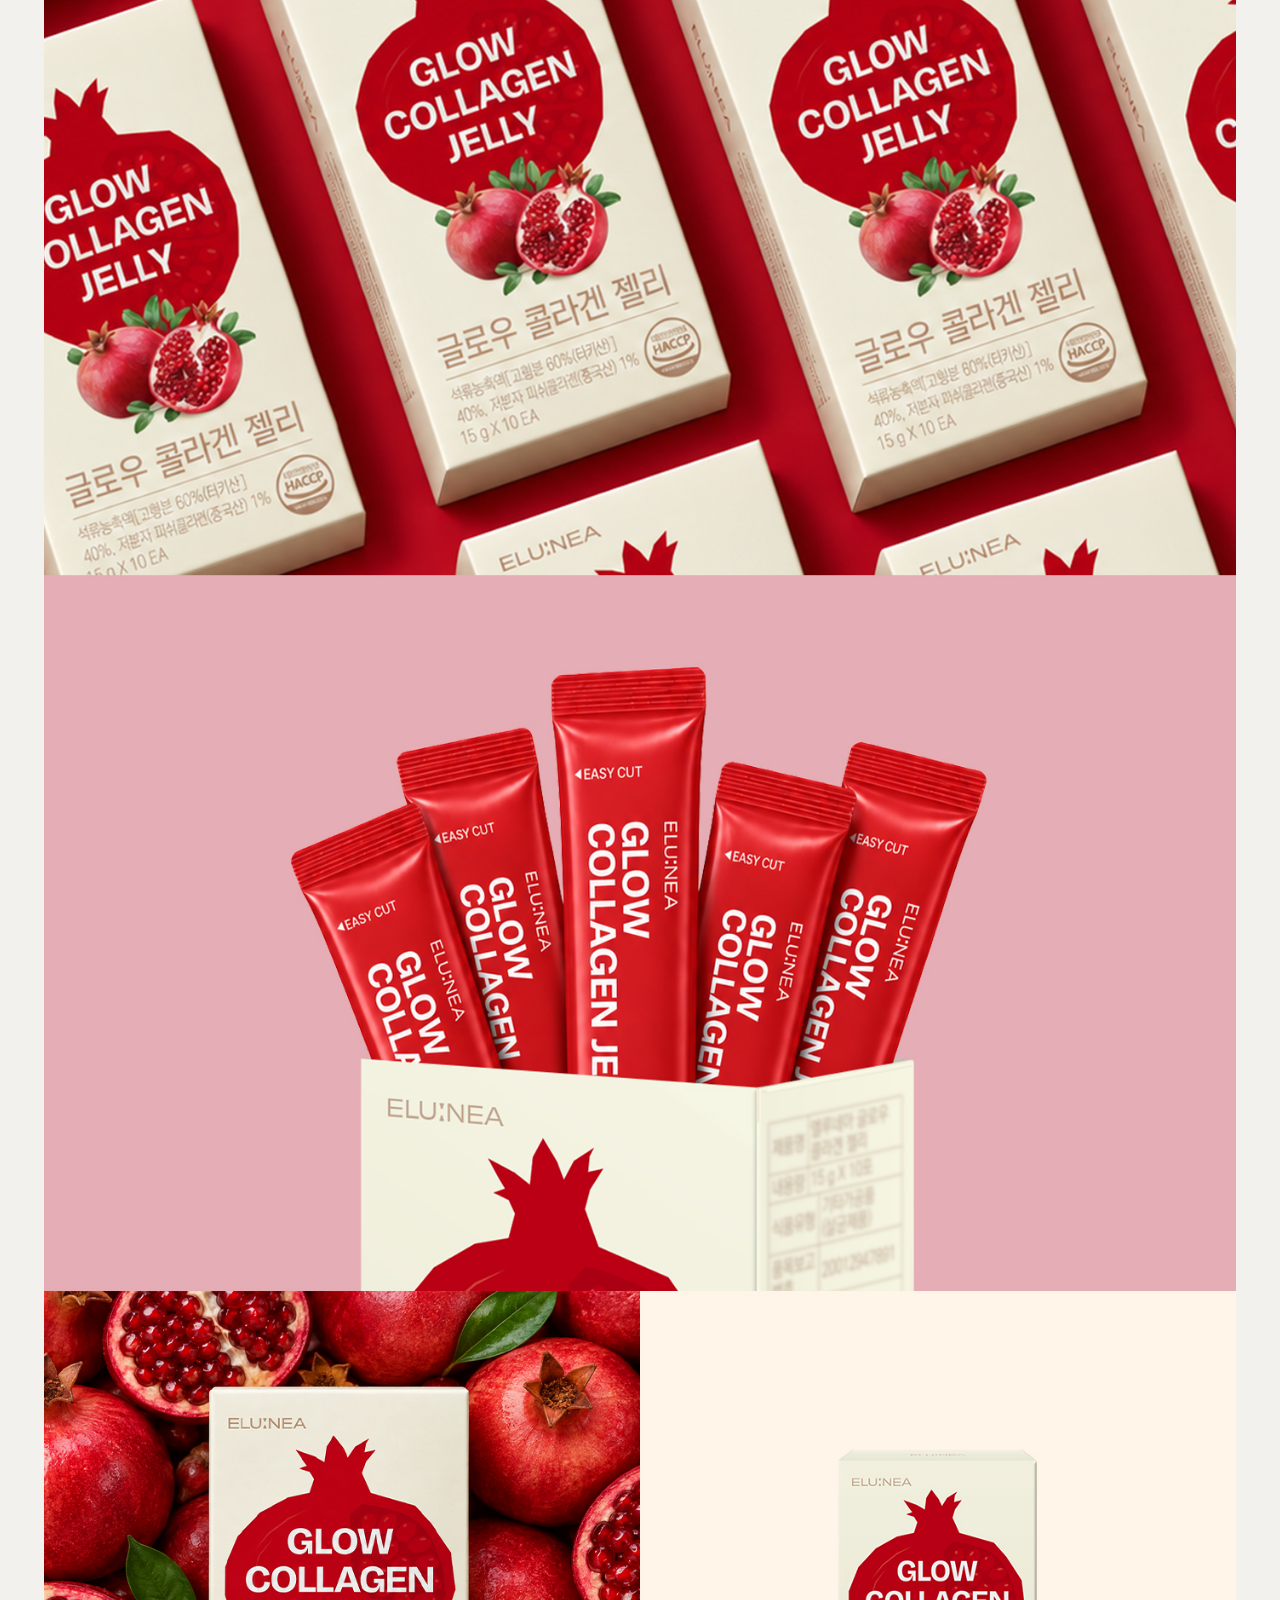
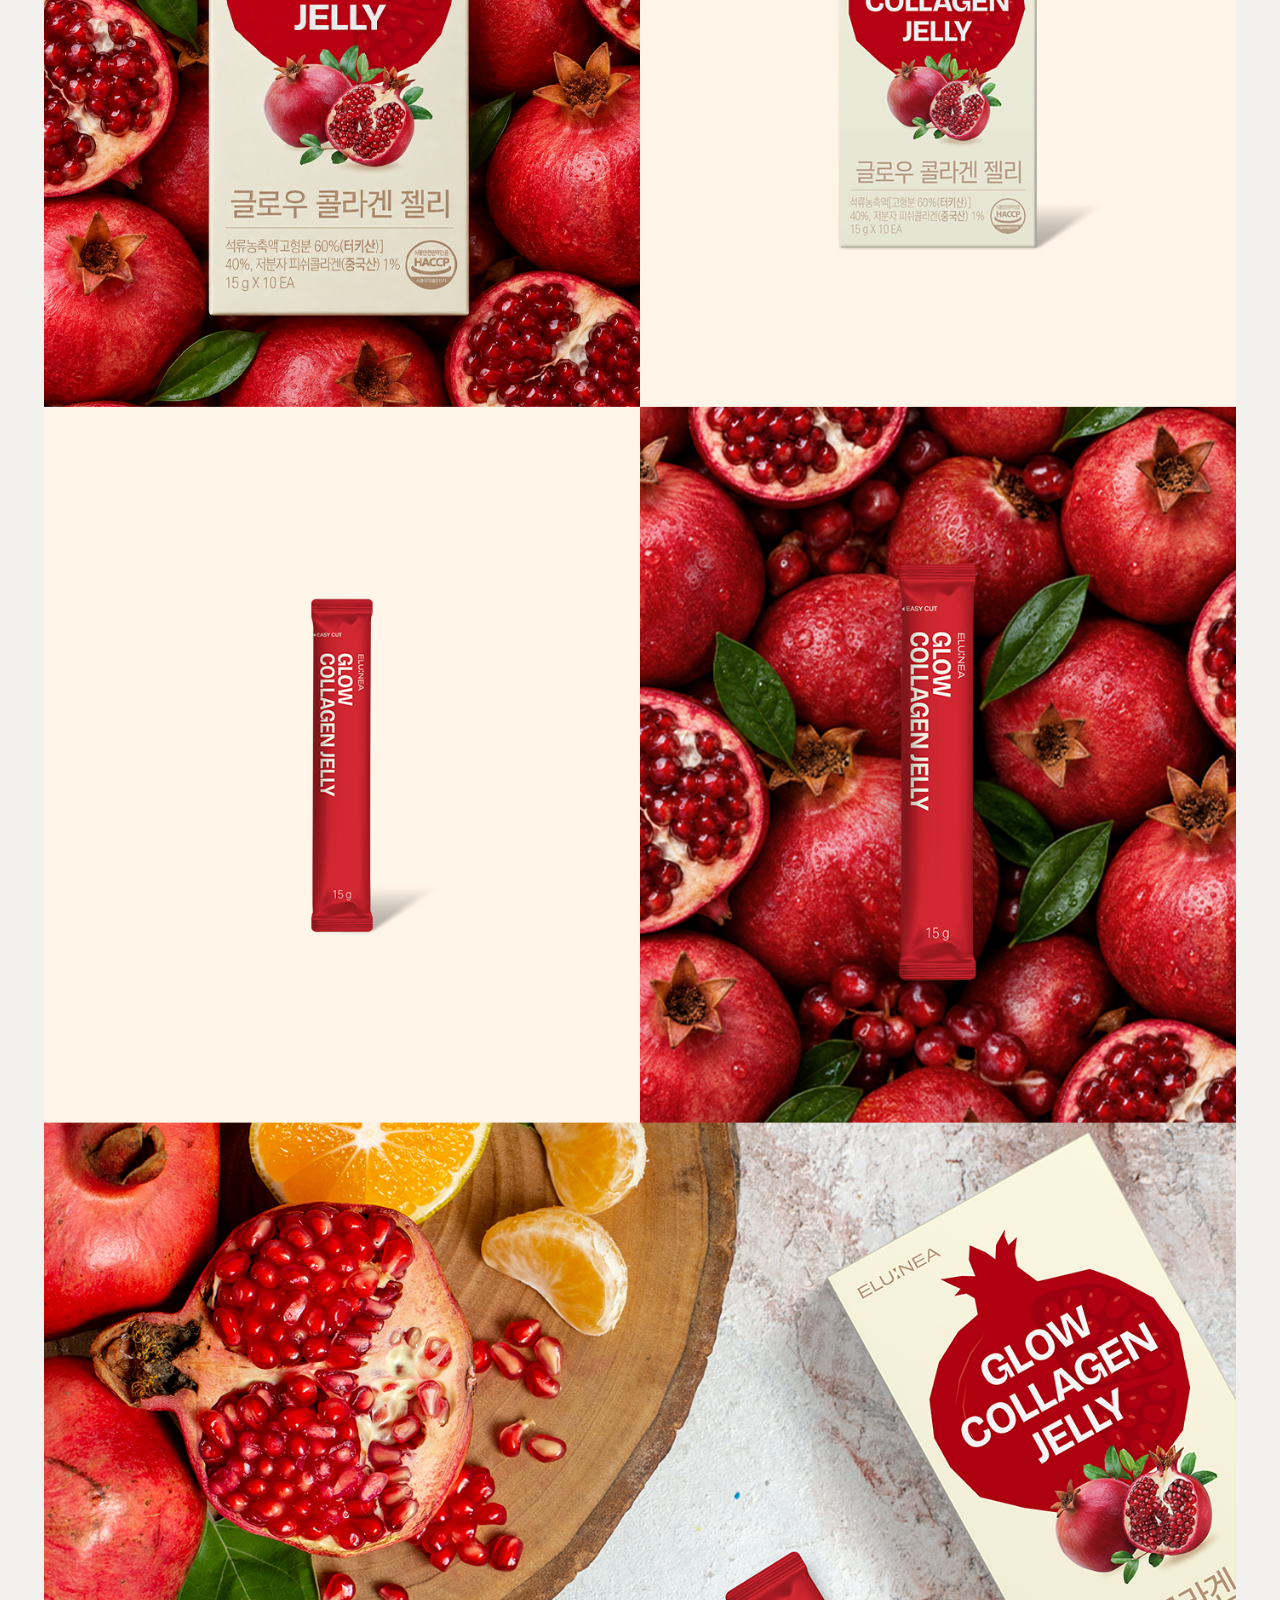
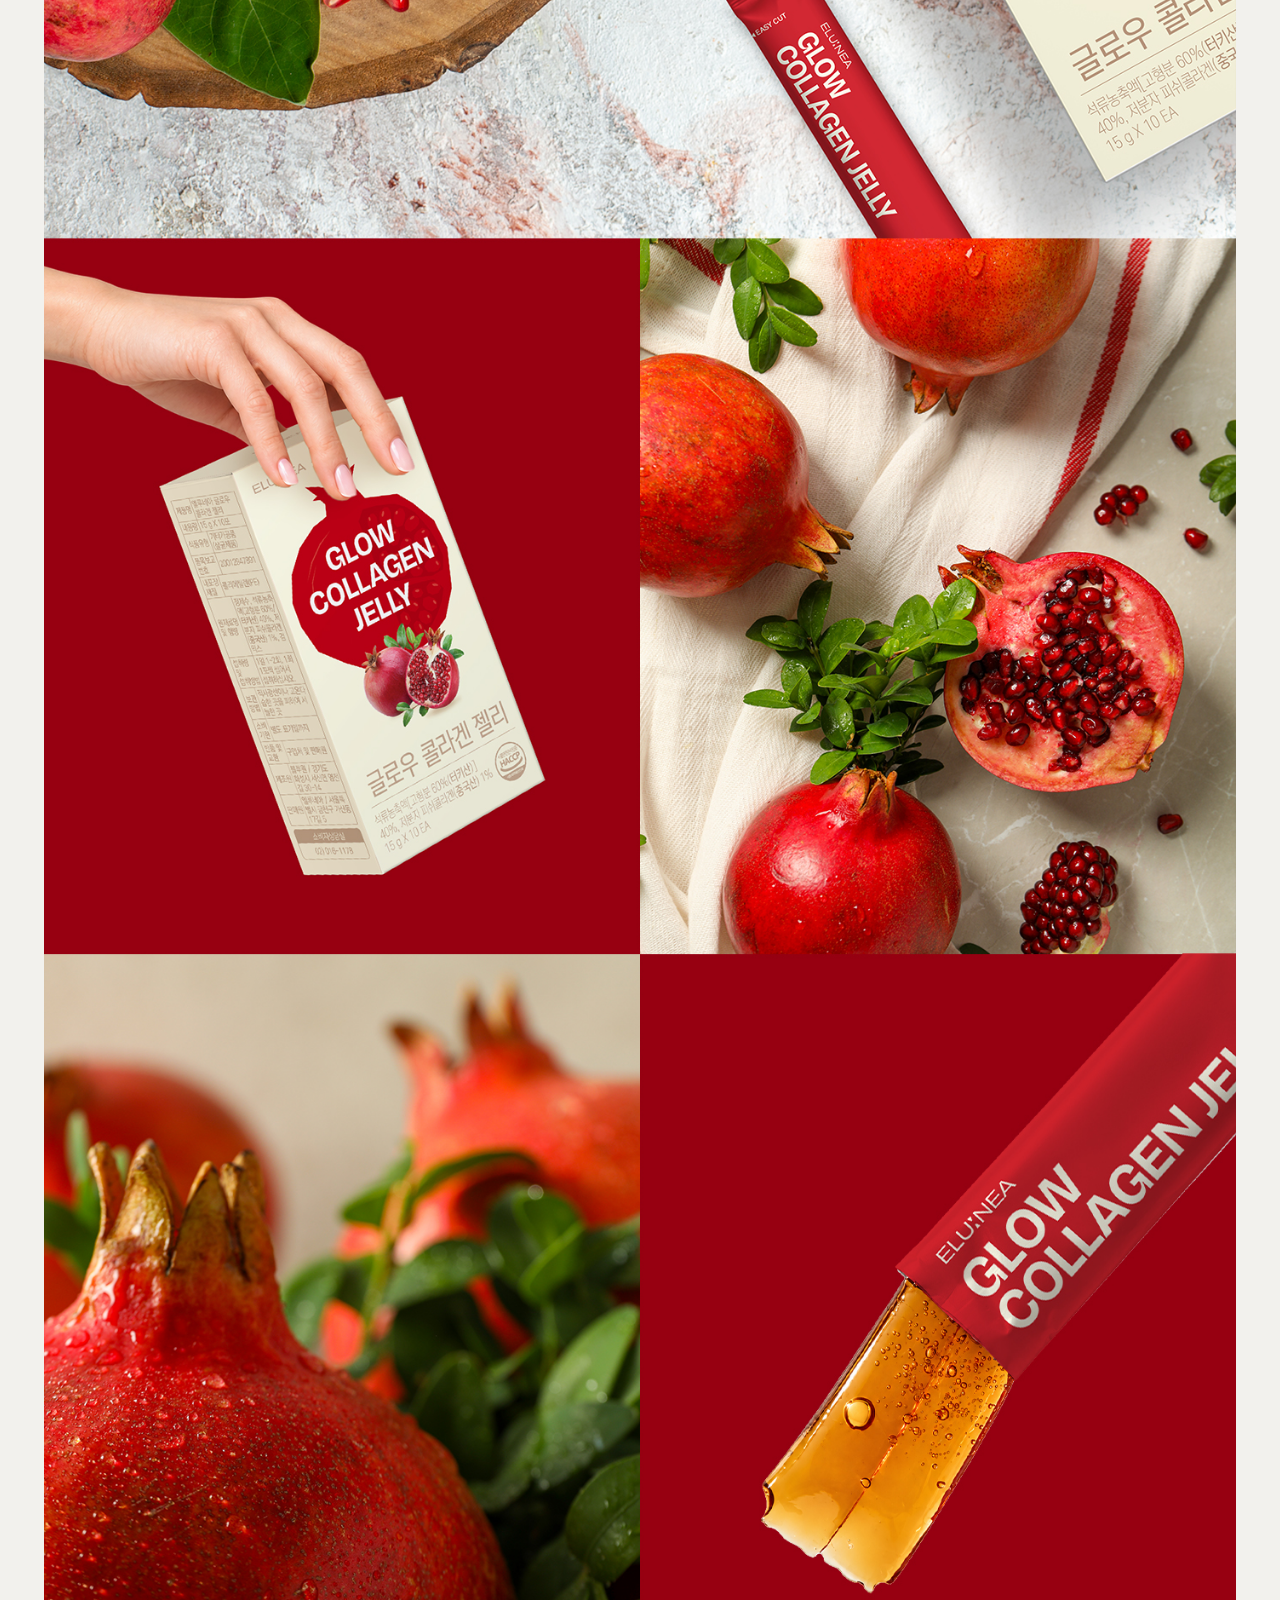
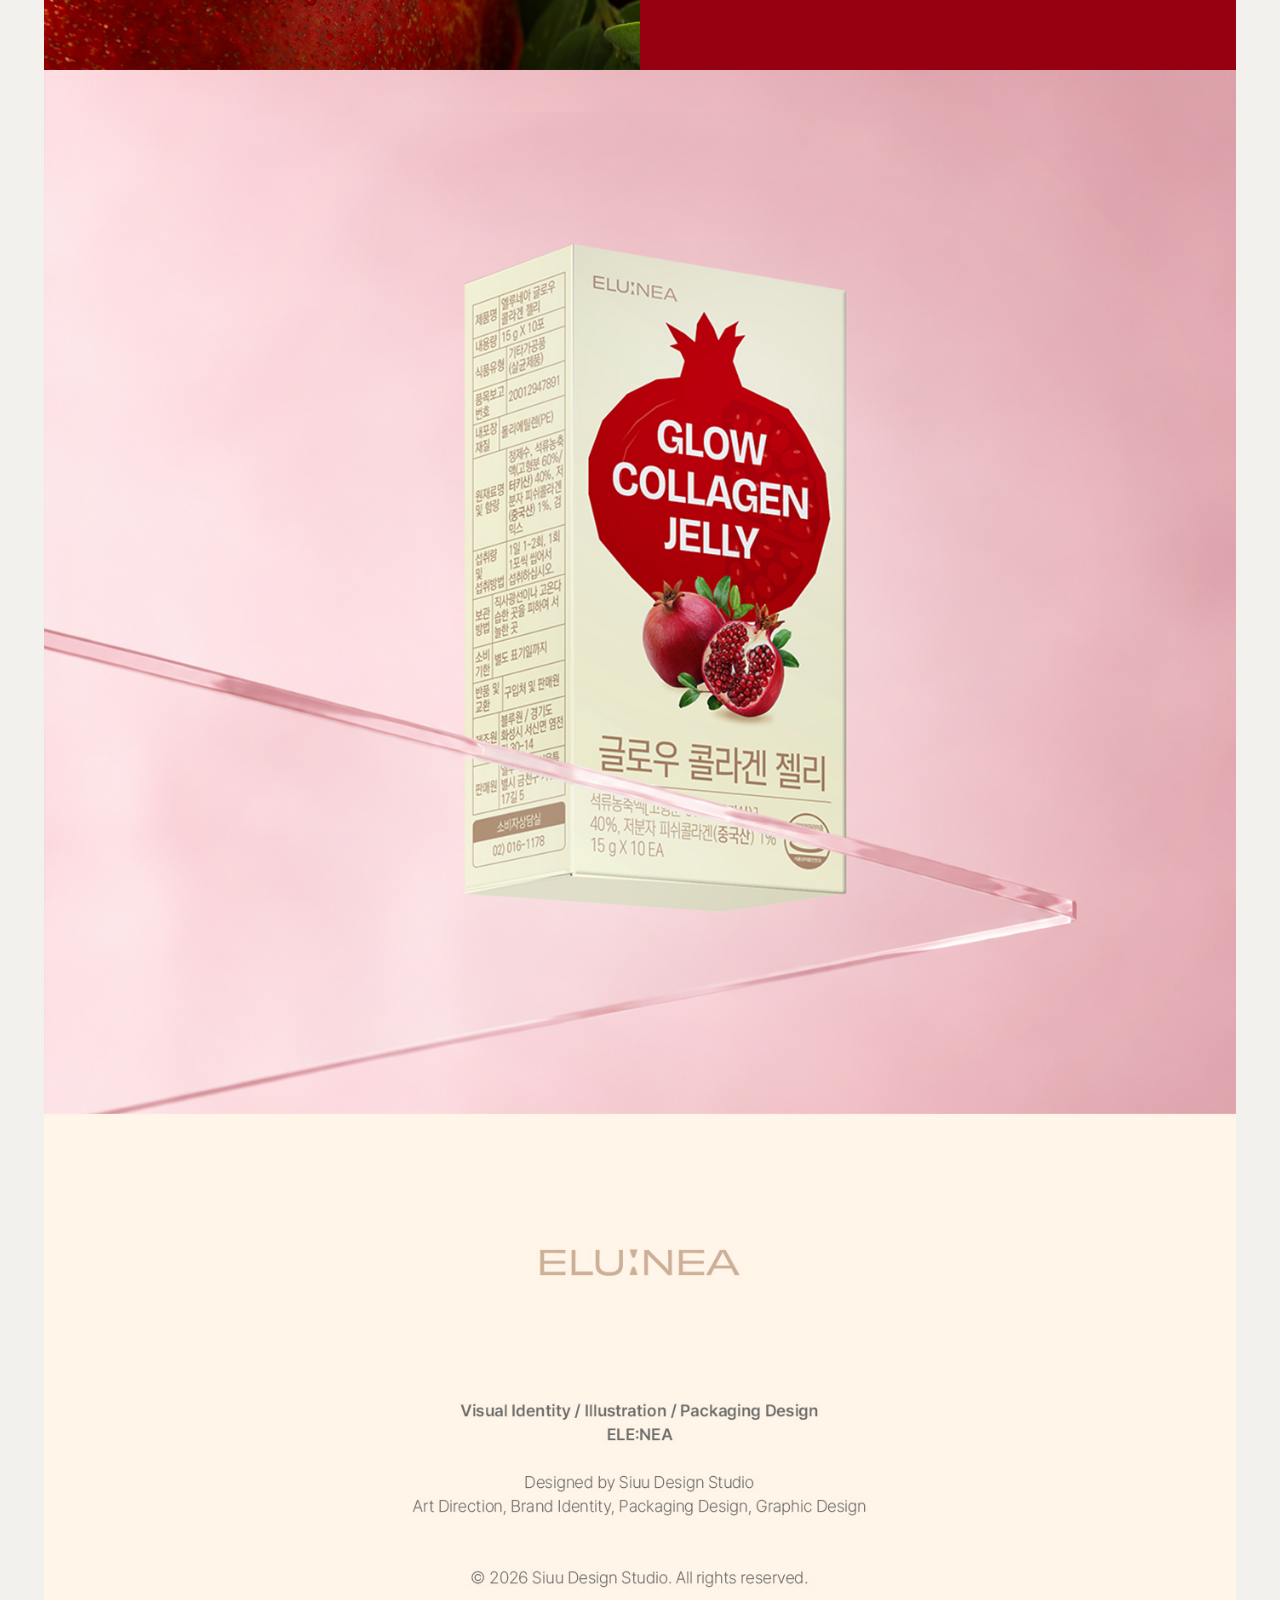
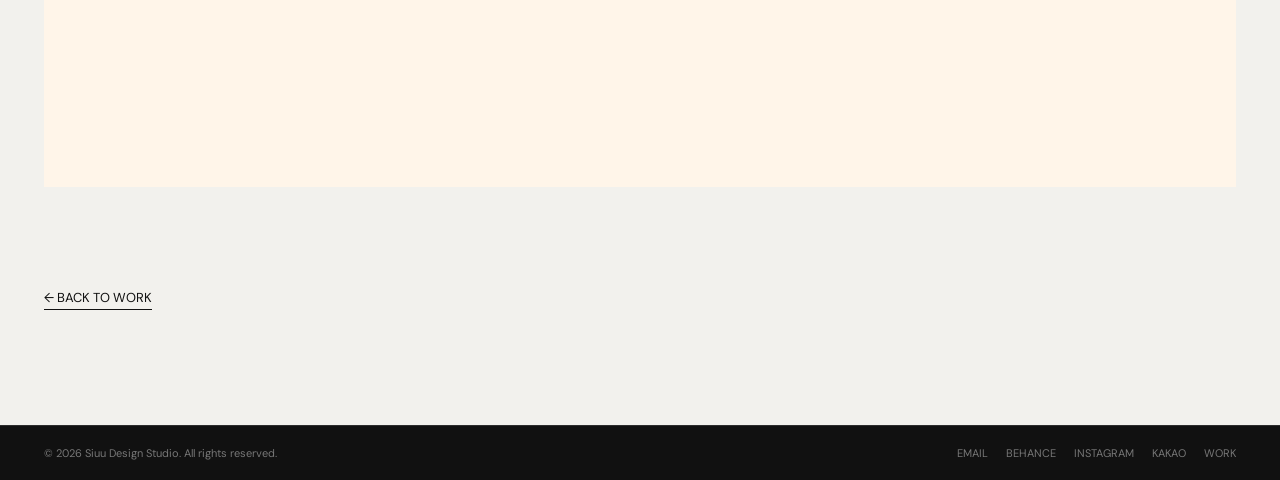
==== commit 3f8bf23e: "update portfolio" ====
--- a/project-glow.html
+++ b/project-glow.html
@@ -20,7 +20,6 @@
   <section class="case-head">
     <div class="cat">Brand Identity · Packaging Design</div>
     <h1>ELU:NEA Glow Collagen Jelly</h1>
-    <p>아이보리와 레드 컬러를 중심으로 석류의 생생한 이미지를 강조한 콜라겐 젤리 패키지입니다. 과감한 석류 그래픽과 깔끔한 레이아웃으로 건강함과 활력 있는 브랜드 이미지를 표현했습니다.</p>
   </section>
 
   <div class="case-image">
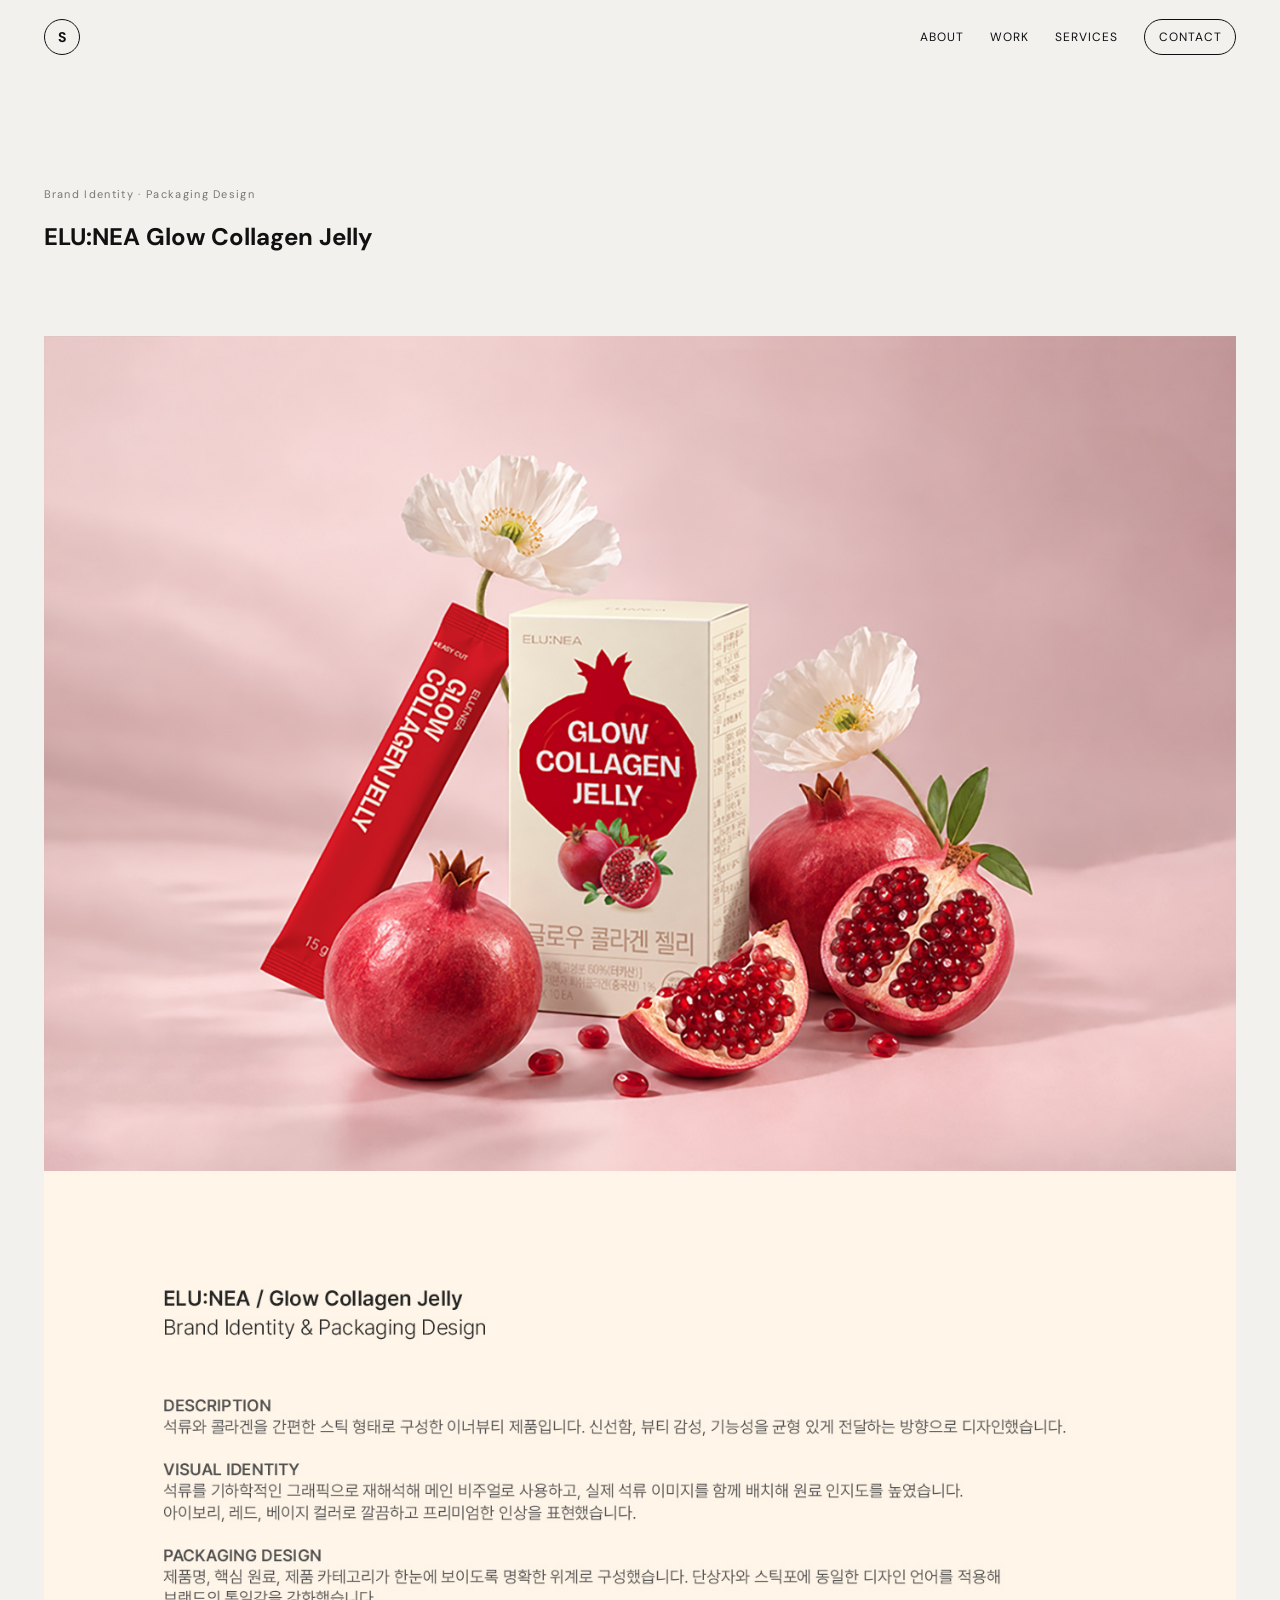
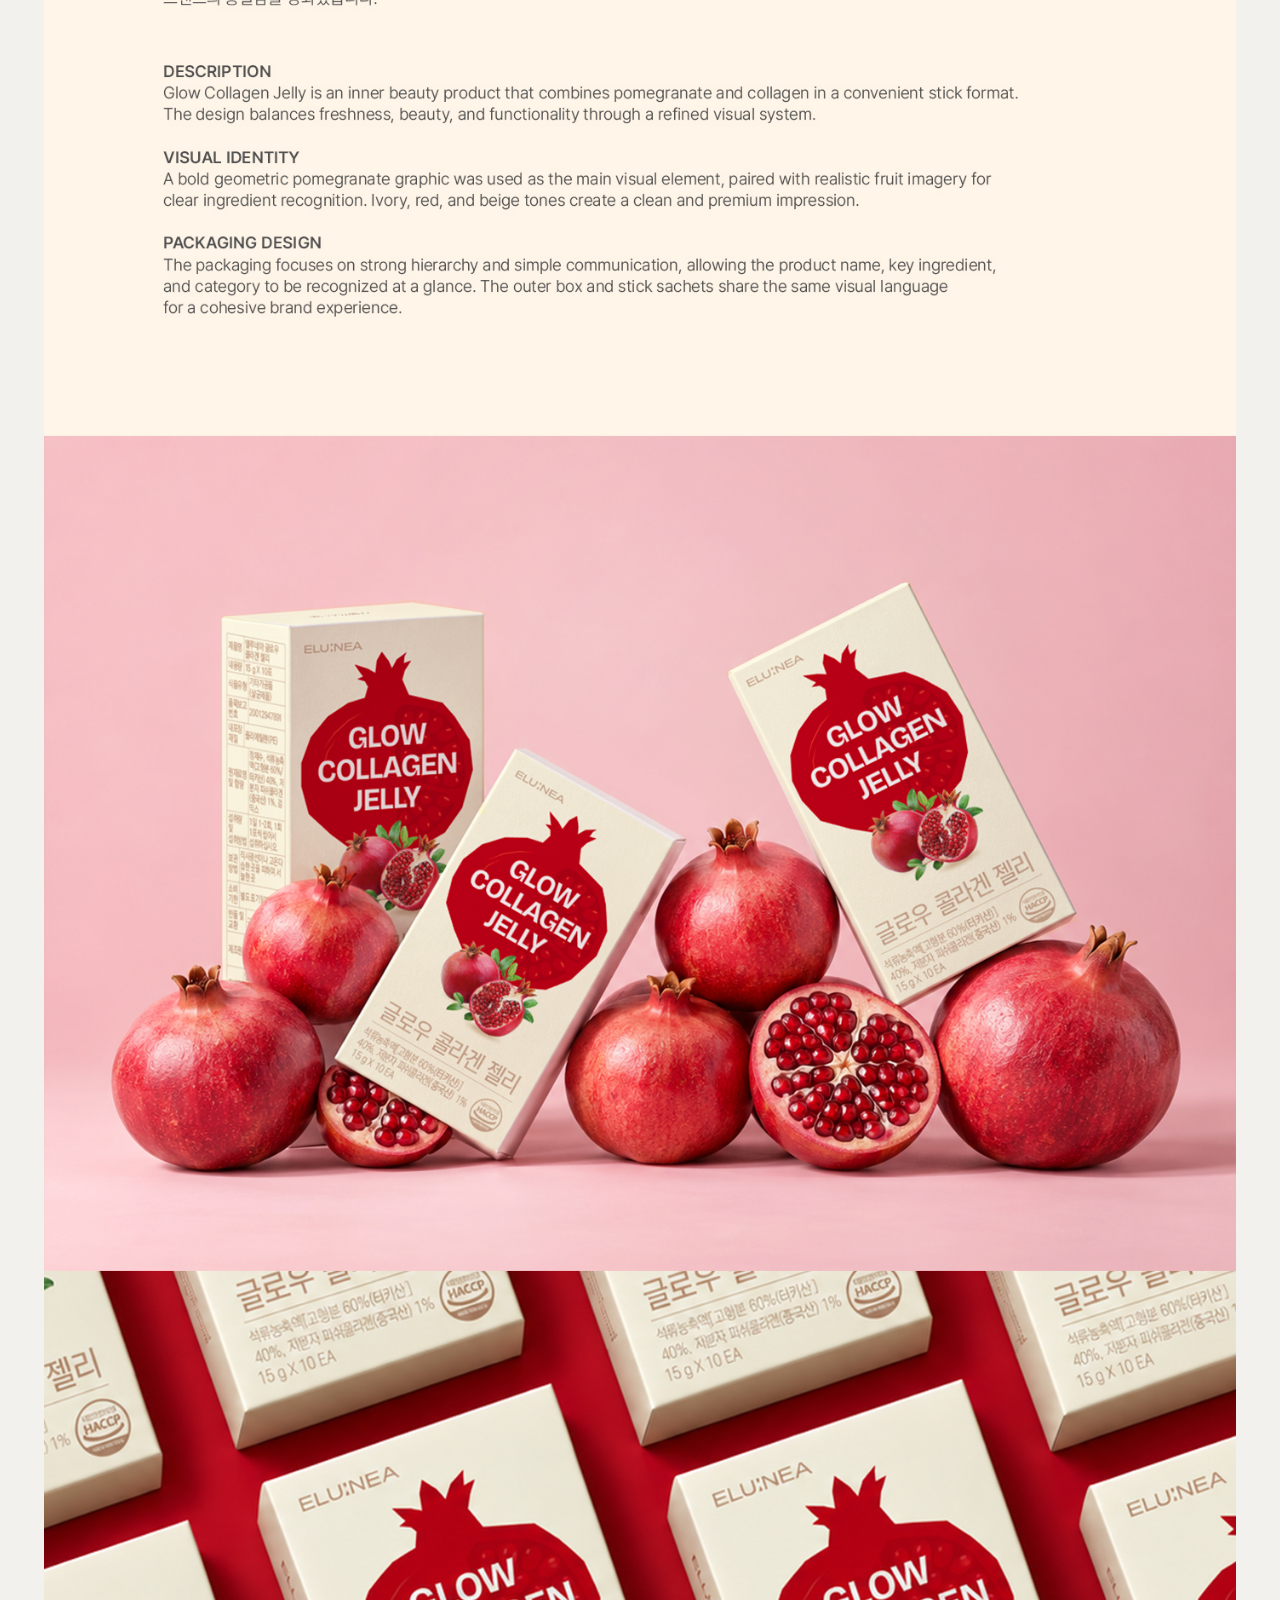
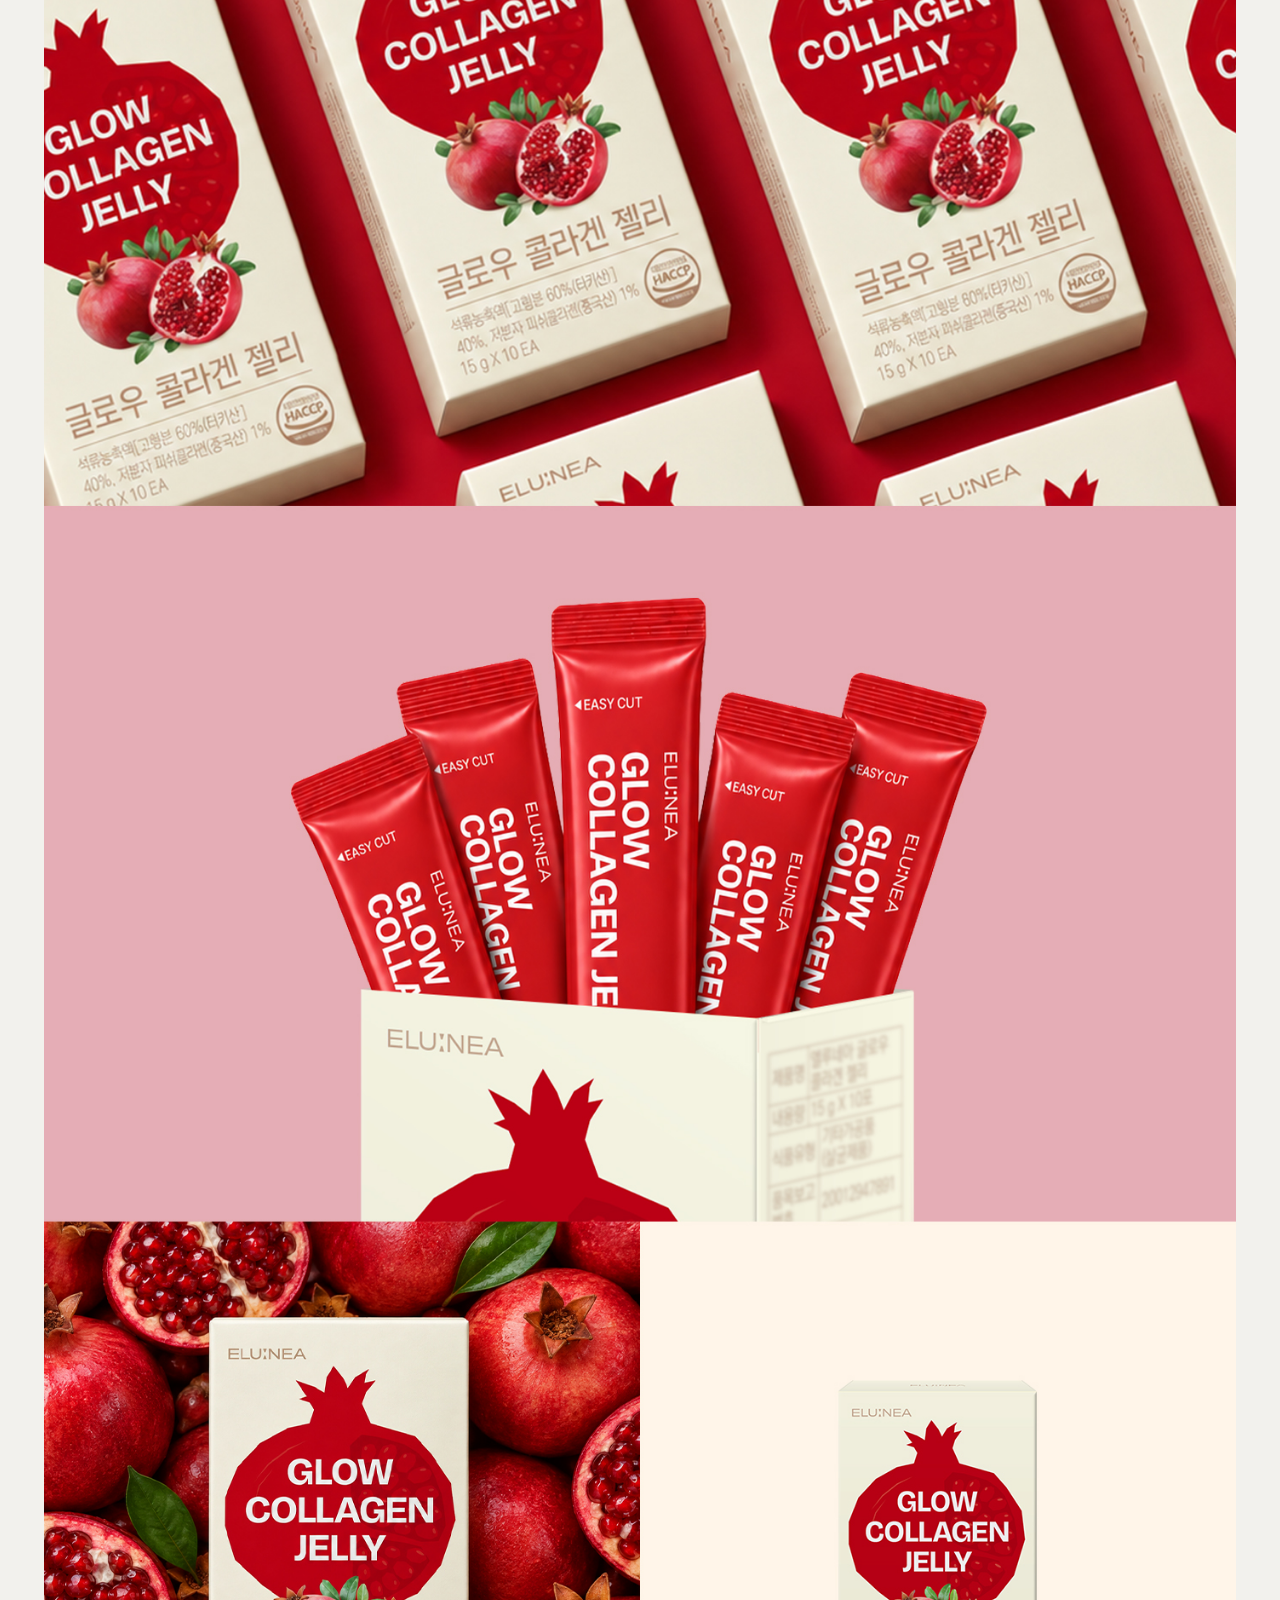
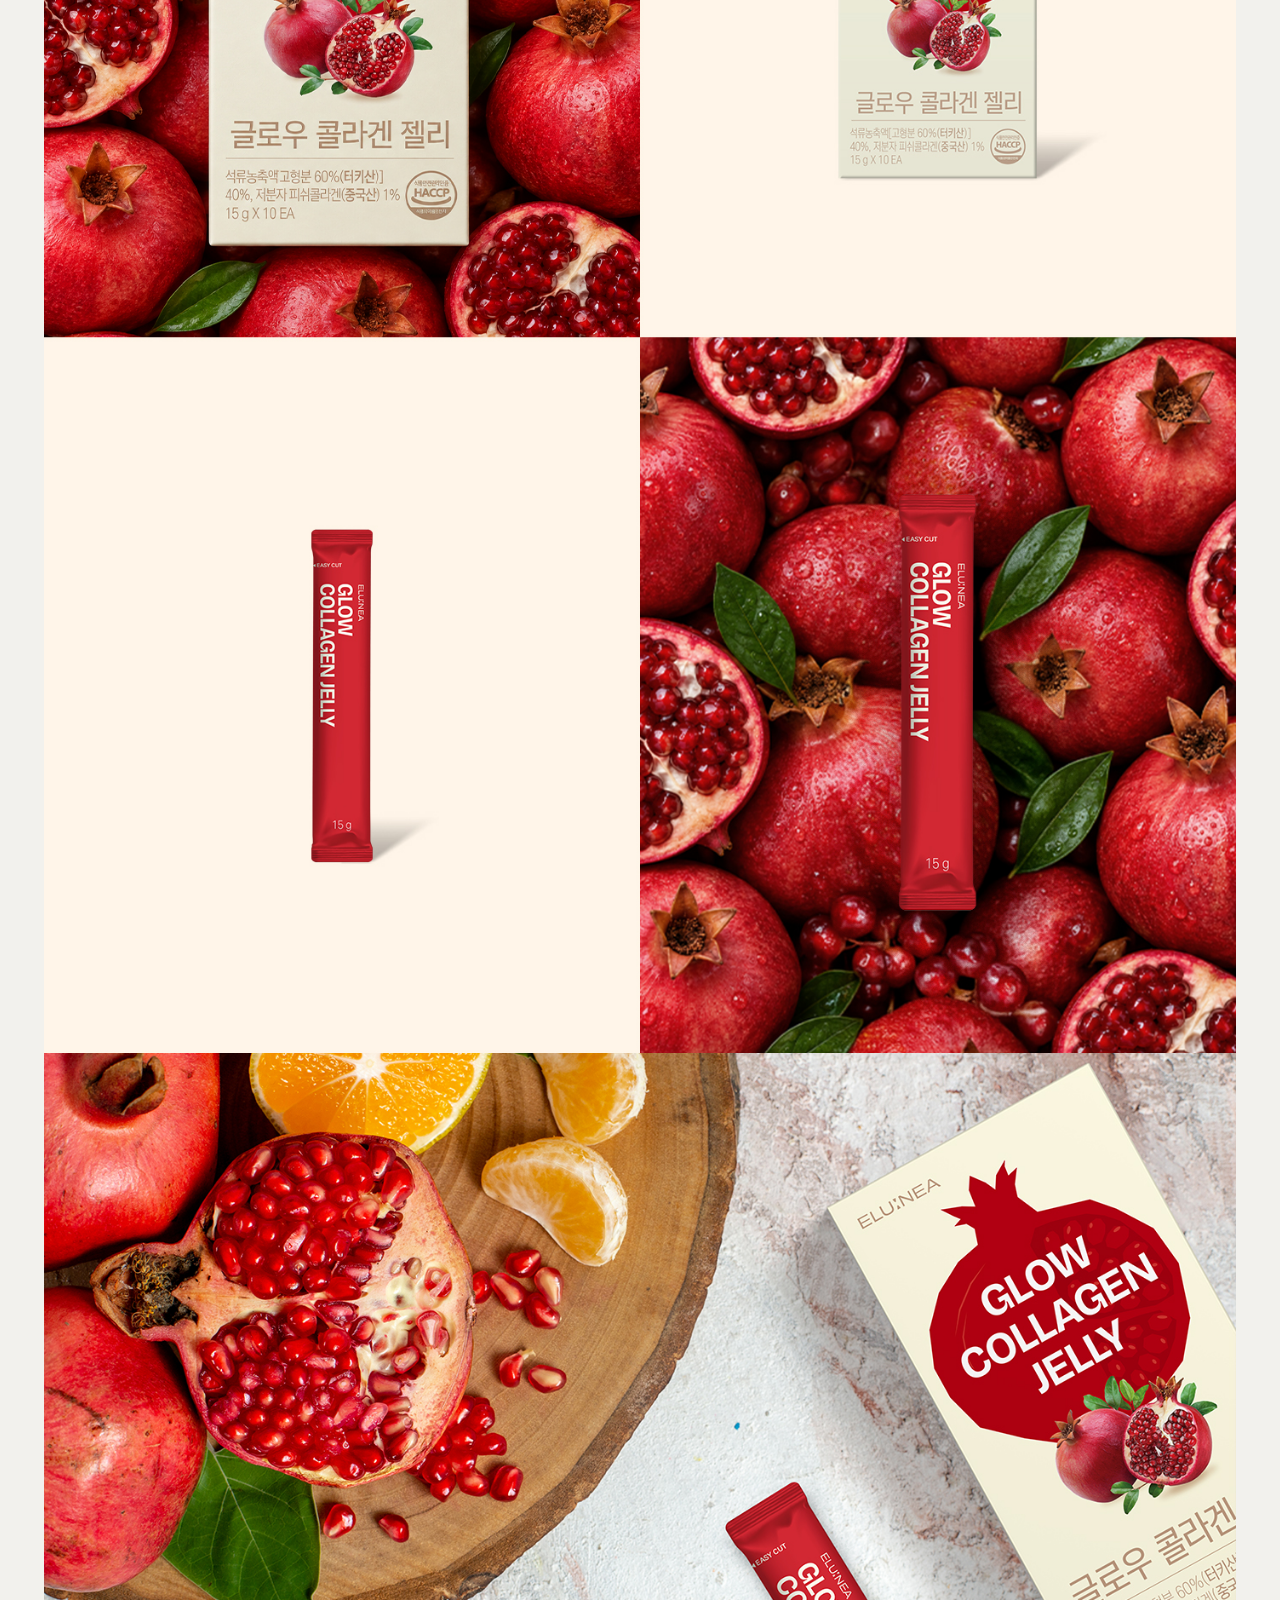
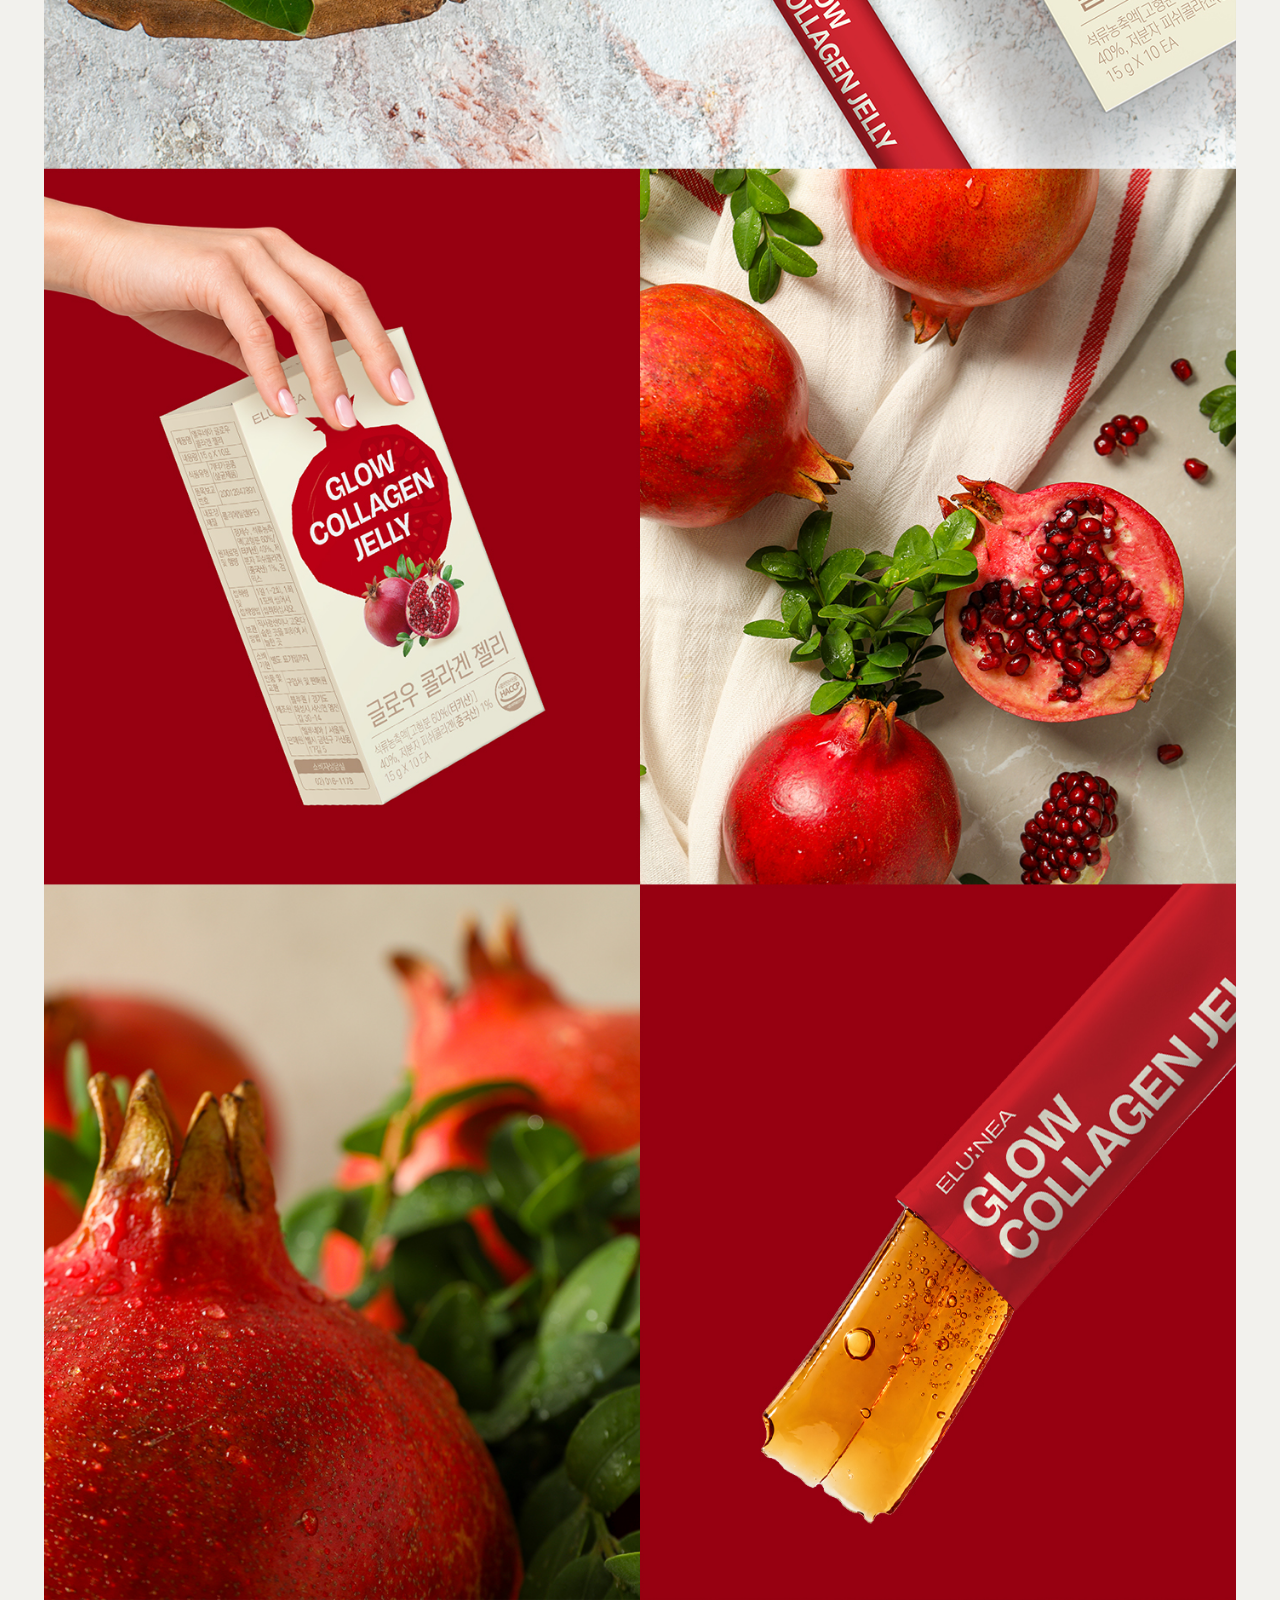
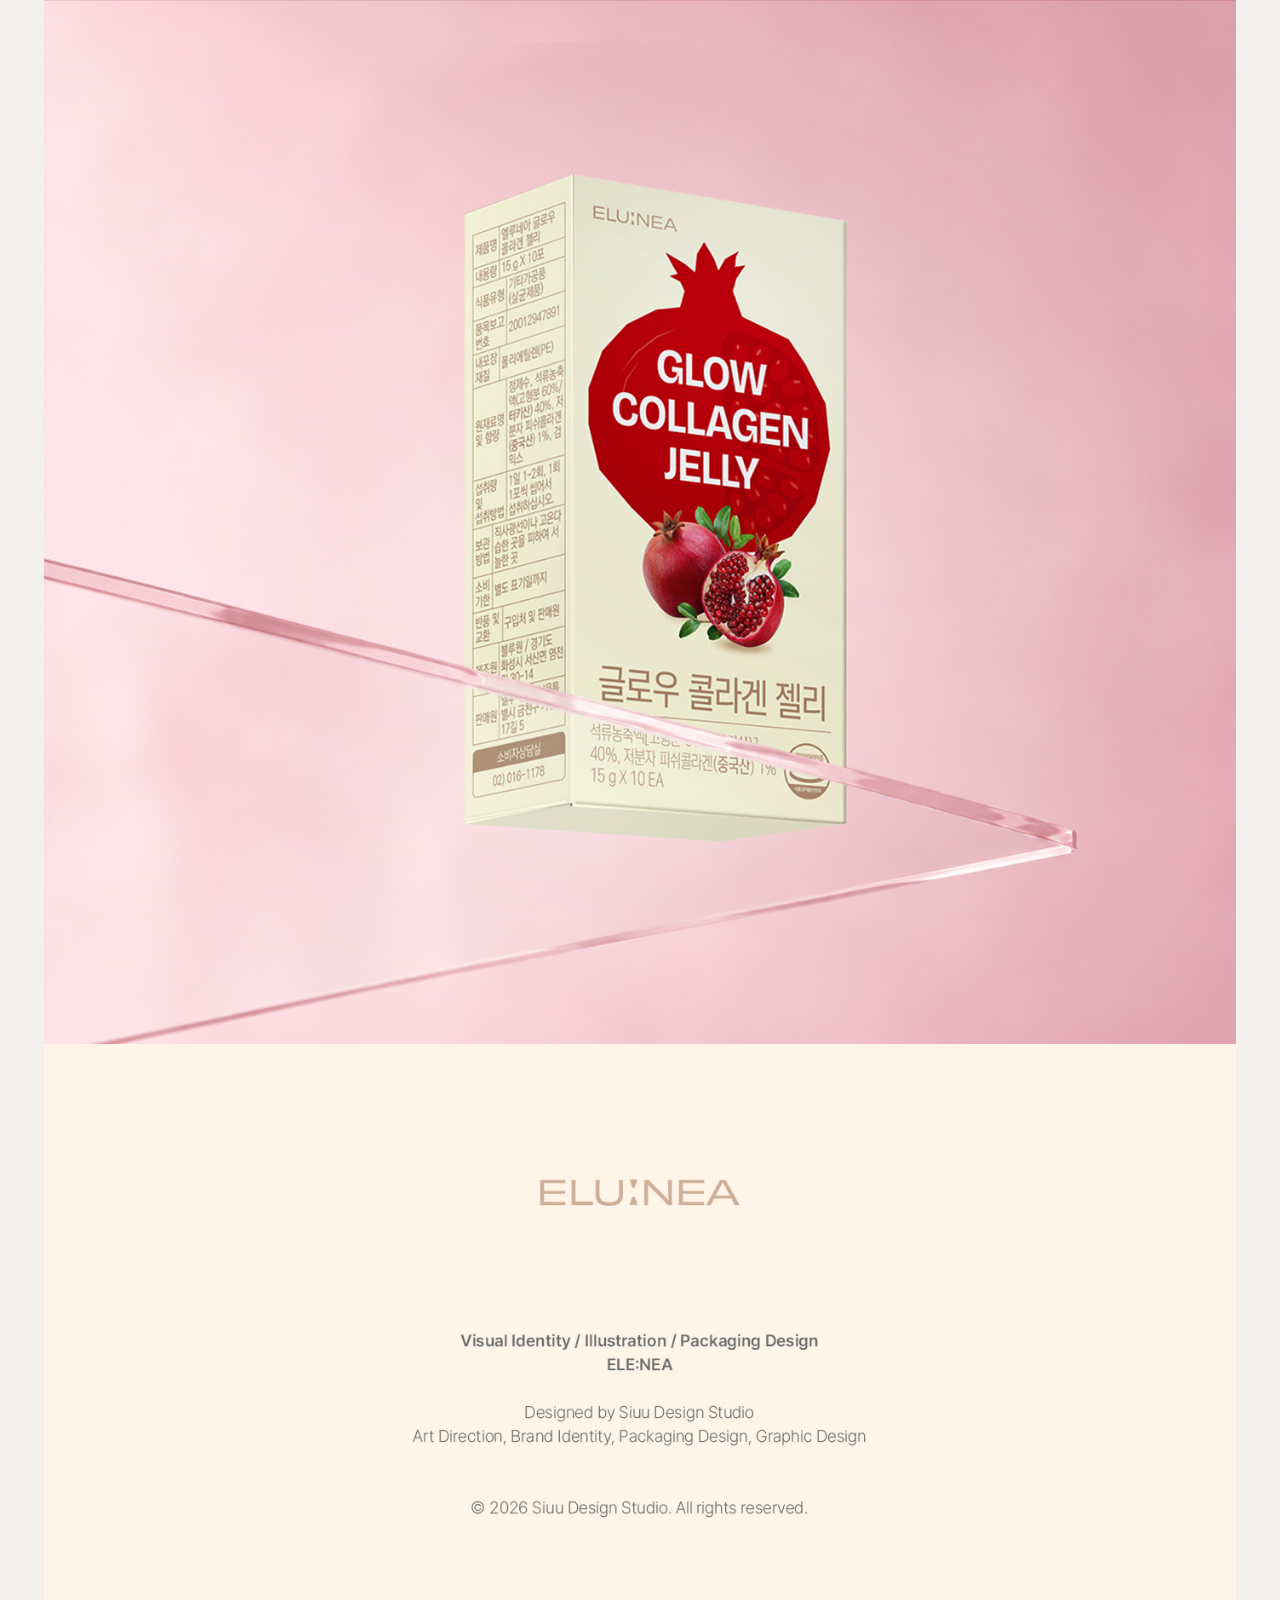
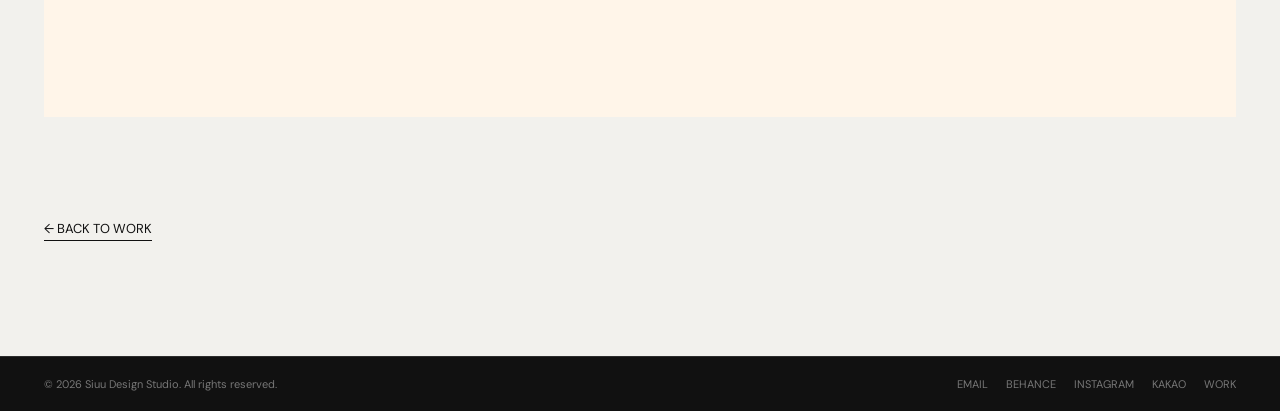
==== commit 45c48e24: "update portfolio" ====
--- a/project-glow.html
+++ b/project-glow.html
@@ -19,7 +19,7 @@
 <main class="case-page">
   <section class="case-head">
     <div class="cat">Brand Identity · Packaging Design</div>
-    <h1>ELU:NEA Glow Collagen Jelly</h1>
+    <h2>ELU:NEA Glow Collagen Jelly</h2>
   </section>
 
   <div class="case-image">
